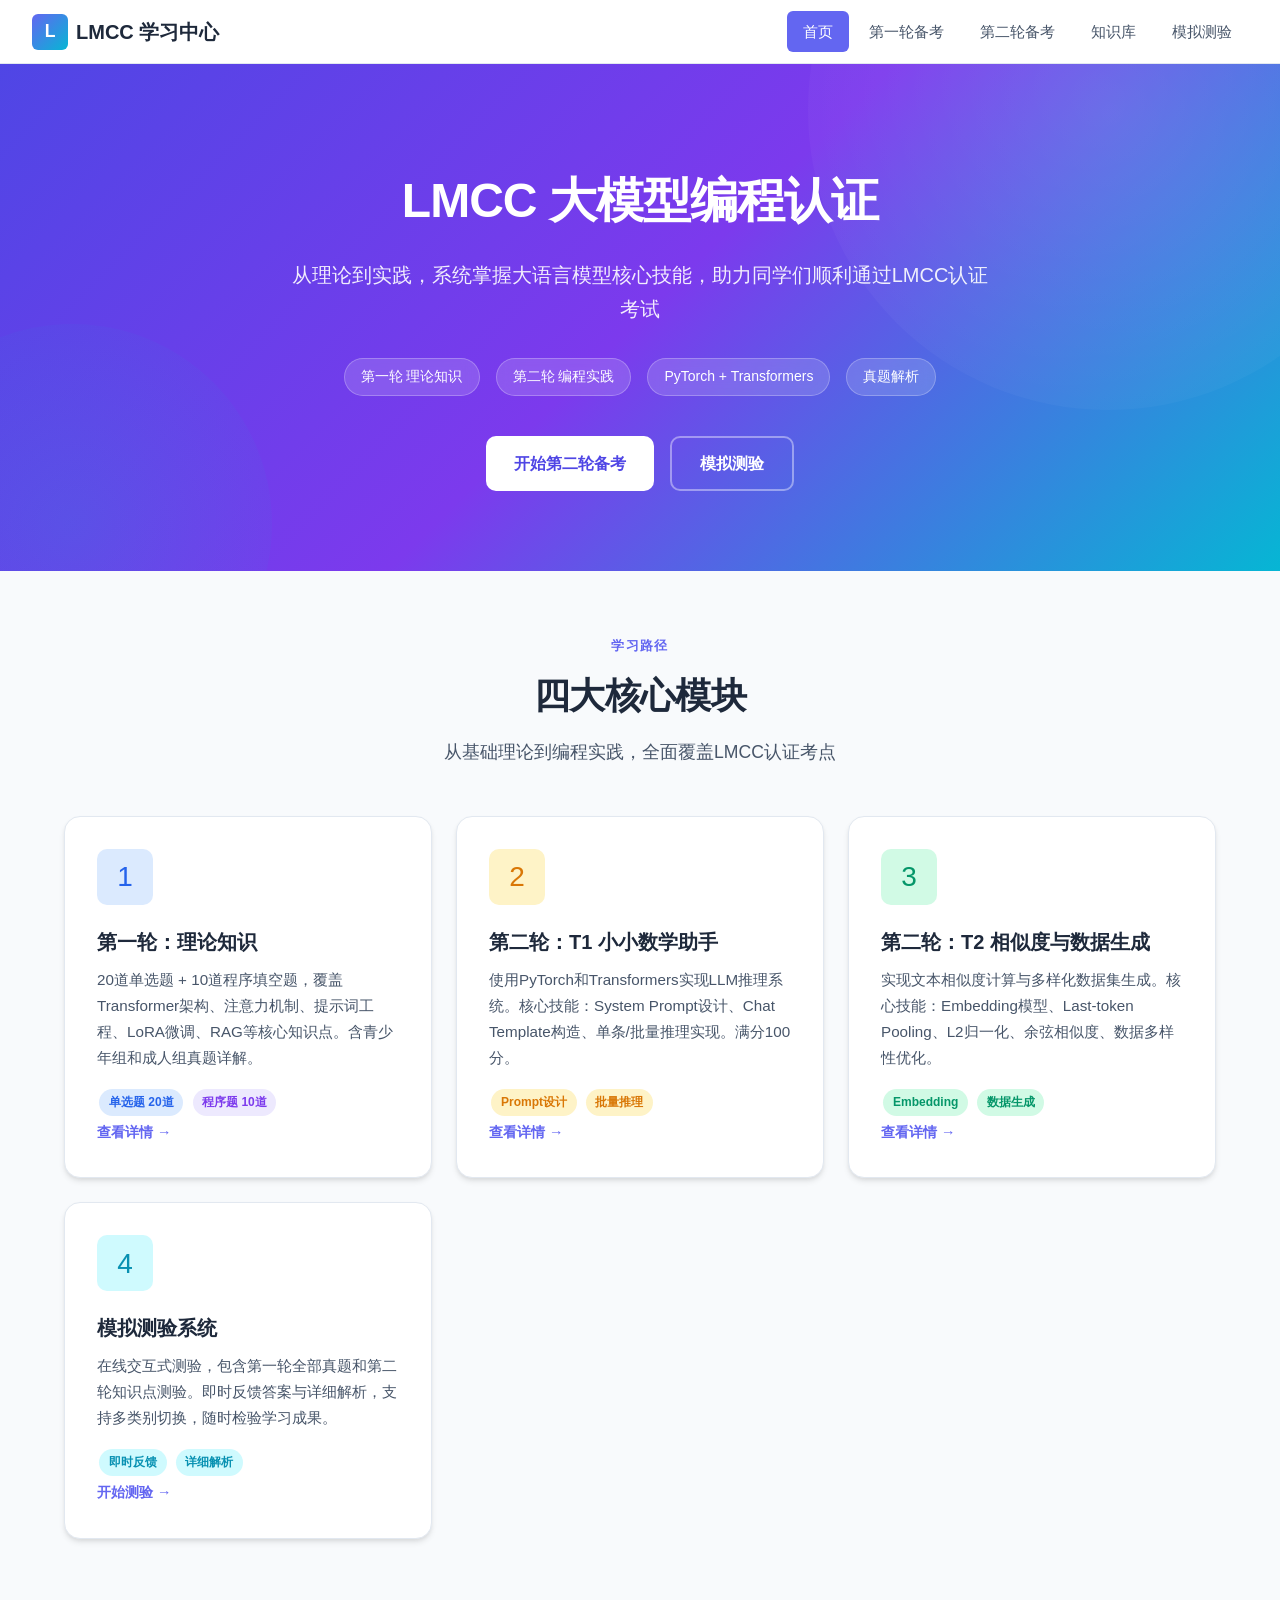
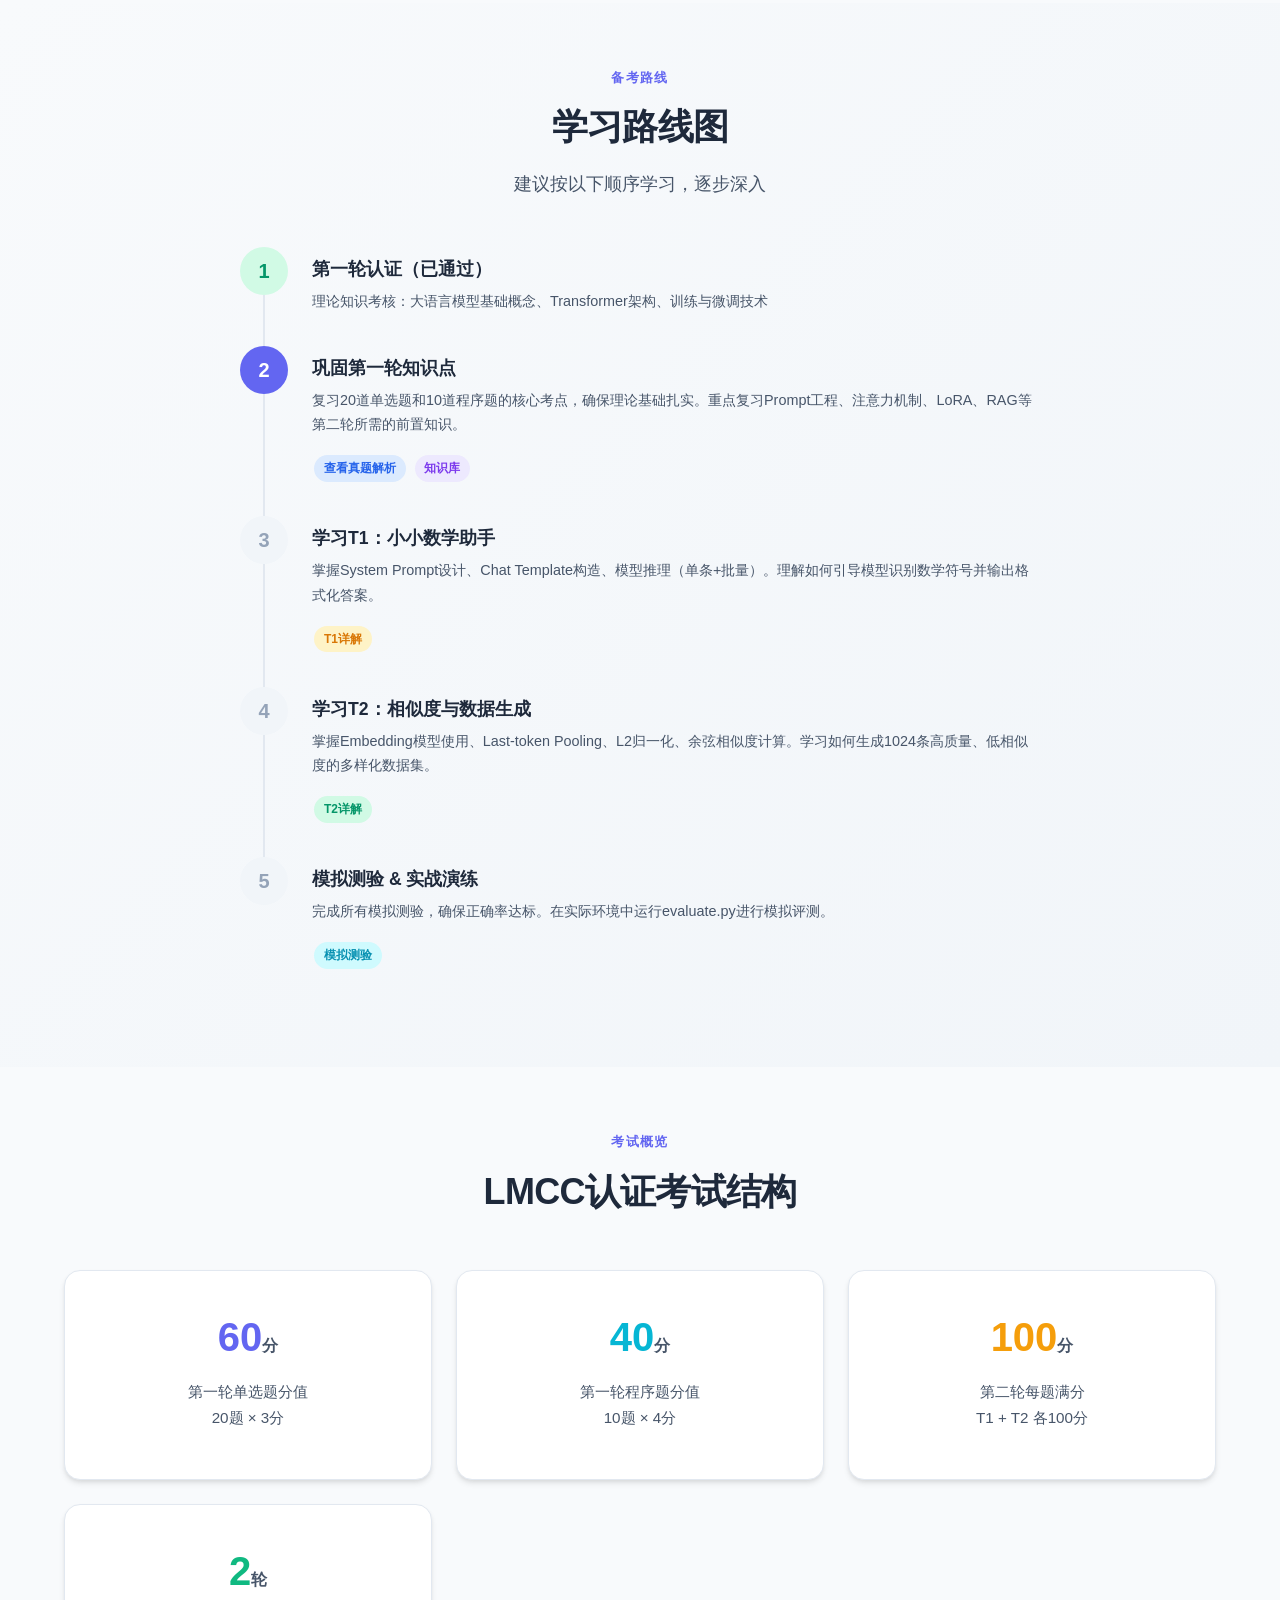
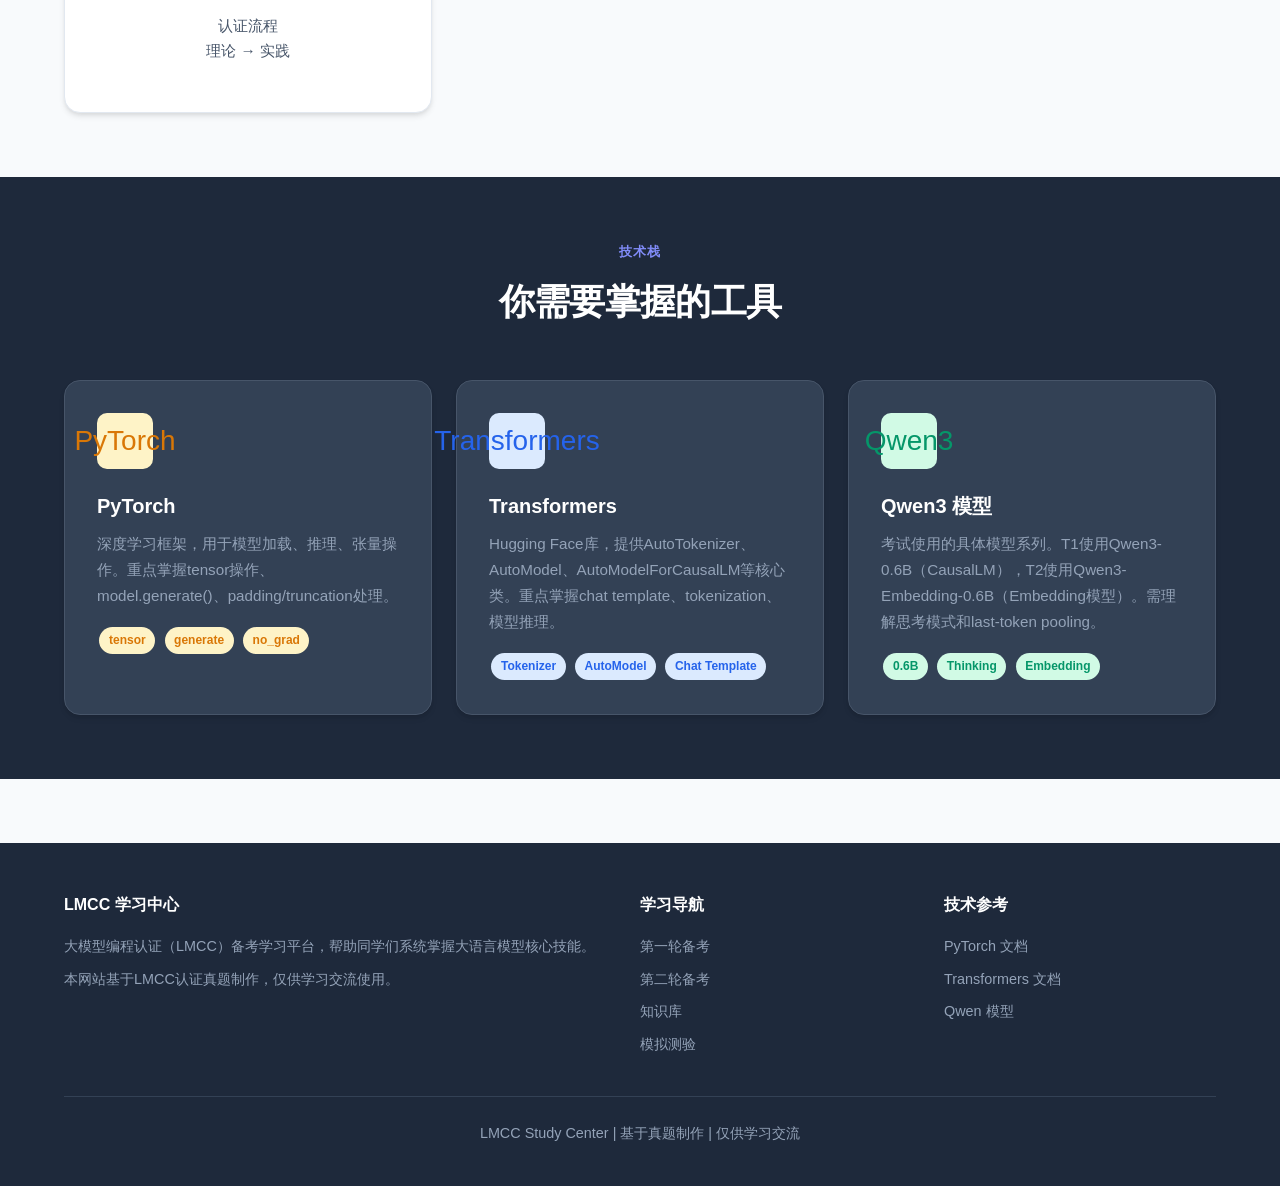
==== index.html @ 975a9735 "Initial commit: LMCC study website with 5 pages, quiz system, and all exam questions" ====
<!DOCTYPE html>
<html lang="zh-CN">
<head>
  <meta charset="UTF-8">
  <meta name="viewport" content="width=device-width, initial-scale=1.0">
  <title>LMCC 大模型编程认证 - 学习中心</title>
  <meta name="description" content="LMCC大模型编程认证备考学习网站，涵盖第一轮理论知识与第二轮编程实践">
  <link rel="stylesheet" href="css/style.css">
</head>
<body>
  <!-- Navigation -->
  <nav class="navbar">
    <a href="index.html" class="nav-brand">
      <span class="logo">L</span>
      <span>LMCC 学习中心</span>
    </a>
    <div class="nav-links">
      <a href="index.html">首页</a>
      <a href="round1.html">第一轮备考</a>
      <a href="round2.html">第二轮备考</a>
      <a href="knowledge.html">知识库</a>
      <a href="quiz.html">模拟测验</a>
    </div>
    <button class="nav-toggle">☰</button>
  </nav>

  <div class="main-content">
    <!-- Hero -->
    <section class="hero">
      <div class="container">
        <div class="hero-content">
          <h1>LMCC 大模型编程认证</h1>
          <p class="subtitle">从理论到实践，系统掌握大语言模型核心技能，助力同学们顺利通过LMCC认证考试</p>
          <div class="hero-badges">
            <span class="hero-badge">第一轮 理论知识</span>
            <span class="hero-badge">第二轮 编程实践</span>
            <span class="hero-badge">PyTorch + Transformers</span>
            <span class="hero-badge">真题解析</span>
          </div>
          <div class="hero-cta">
            <a href="round2.html" class="btn btn-primary">开始第二轮备考</a>
            <a href="quiz.html" class="btn btn-outline">模拟测验</a>
          </div>
        </div>
      </div>
    </section>

    <!-- Learning Cards -->
    <section>
      <div class="container">
        <div class="section-header">
          <div class="eyebrow">学习路径</div>
          <h2>四大核心模块</h2>
          <p>从基础理论到编程实践，全面覆盖LMCC认证考点</p>
        </div>
        <div class="cards-grid">
          <div class="card">
            <div class="card-icon blue">1</div>
            <h3>第一轮：理论知识</h3>
            <p>20道单选题 + 10道程序填空题，覆盖Transformer架构、注意力机制、提示词工程、LoRA微调、RAG等核心知识点。含青少年组和成人组真题详解。</p>
            <div>
              <span class="tag blue">单选题 20道</span>
              <span class="tag purple">程序题 10道</span>
            </div>
            <a href="round1.html" class="card-link">查看详情</a>
          </div>

          <div class="card">
            <div class="card-icon orange">2</div>
            <h3>第二轮：T1 小小数学助手</h3>
            <p>使用PyTorch和Transformers实现LLM推理系统。核心技能：System Prompt设计、Chat Template构造、单条/批量推理实现。满分100分。</p>
            <div>
              <span class="tag orange">Prompt设计</span>
              <span class="tag orange">批量推理</span>
            </div>
            <a href="round2.html" class="card-link">查看详情</a>
          </div>

          <div class="card">
            <div class="card-icon green">3</div>
            <h3>第二轮：T2 相似度与数据生成</h3>
            <p>实现文本相似度计算与多样化数据集生成。核心技能：Embedding模型、Last-token Pooling、L2归一化、余弦相似度、数据多样性优化。</p>
            <div>
              <span class="tag green">Embedding</span>
              <span class="tag green">数据生成</span>
            </div>
            <a href="round2.html" class="card-link">查看详情</a>
          </div>

          <div class="card">
            <div class="card-icon cyan">4</div>
            <h3>模拟测验系统</h3>
            <p>在线交互式测验，包含第一轮全部真题和第二轮知识点测验。即时反馈答案与详细解析，支持多类别切换，随时检验学习成果。</p>
            <div>
              <span class="tag cyan">即时反馈</span>
              <span class="tag cyan">详细解析</span>
            </div>
            <a href="quiz.html" class="card-link">开始测验</a>
          </div>
        </div>
      </div>
    </section>

    <!-- Roadmap -->
    <section style="background: var(--gradient-card);">
      <div class="container">
        <div class="section-header">
          <div class="eyebrow">备考路线</div>
          <h2>学习路线图</h2>
          <p>建议按以下顺序学习，逐步深入</p>
        </div>
        <div class="roadmap">
          <div class="roadmap-item">
            <div class="roadmap-marker completed">1</div>
            <div class="roadmap-content">
              <h4>第一轮认证（已通过）</h4>
              <p>理论知识考核：大语言模型基础概念、Transformer架构、训练与微调技术</p>
            </div>
          </div>
          <div class="roadmap-item">
            <div class="roadmap-marker current">2</div>
            <div class="roadmap-content">
              <h4>巩固第一轮知识点</h4>
              <p>复习20道单选题和10道程序题的核心考点，确保理论基础扎实。重点复习Prompt工程、注意力机制、LoRA、RAG等第二轮所需的前置知识。</p>
              <div class="mt-2">
                <a href="round1.html" class="tag blue">查看真题解析</a>
                <a href="knowledge.html" class="tag purple">知识库</a>
              </div>
            </div>
          </div>
          <div class="roadmap-item">
            <div class="roadmap-marker upcoming">3</div>
            <div class="roadmap-content">
              <h4>学习T1：小小数学助手</h4>
              <p>掌握System Prompt设计、Chat Template构造、模型推理（单条+批量）。理解如何引导模型识别数学符号并输出格式化答案。</p>
              <div class="mt-2">
                <a href="round2.html" class="tag orange">T1详解</a>
              </div>
            </div>
          </div>
          <div class="roadmap-item">
            <div class="roadmap-marker upcoming">4</div>
            <div class="roadmap-content">
              <h4>学习T2：相似度与数据生成</h4>
              <p>掌握Embedding模型使用、Last-token Pooling、L2归一化、余弦相似度计算。学习如何生成1024条高质量、低相似度的多样化数据集。</p>
              <div class="mt-2">
                <a href="round2.html" class="tag green">T2详解</a>
              </div>
            </div>
          </div>
          <div class="roadmap-item">
            <div class="roadmap-marker upcoming">5</div>
            <div class="roadmap-content">
              <h4>模拟测验 & 实战演练</h4>
              <p>完成所有模拟测验，确保正确率达标。在实际环境中运行evaluate.py进行模拟评测。</p>
              <div class="mt-2">
                <a href="quiz.html" class="tag cyan">模拟测验</a>
              </div>
            </div>
          </div>
        </div>
      </div>
    </section>

    <!-- Key Stats -->
    <section>
      <div class="container">
        <div class="section-header">
          <div class="eyebrow">考试概览</div>
          <h2>LMCC认证考试结构</h2>
        </div>
        <div class="cards-grid">
          <div class="card text-center">
            <h3 style="font-size: 2.5rem; color: var(--primary); margin-bottom: 0.5rem;">60<span style="font-size: 1rem; color: var(--text-secondary);">分</span></h3>
            <p>第一轮单选题分值<br>20题 × 3分</p>
          </div>
          <div class="card text-center">
            <h3 style="font-size: 2.5rem; color: var(--secondary); margin-bottom: 0.5rem;">40<span style="font-size: 1rem; color: var(--text-secondary);">分</span></h3>
            <p>第一轮程序题分值<br>10题 × 4分</p>
          </div>
          <div class="card text-center">
            <h3 style="font-size: 2.5rem; color: var(--accent); margin-bottom: 0.5rem;">100<span style="font-size: 1rem; color: var(--text-secondary);">分</span></h3>
            <p>第二轮每题满分<br>T1 + T2 各100分</p>
          </div>
          <div class="card text-center">
            <h3 style="font-size: 2.5rem; color: var(--success); margin-bottom: 0.5rem;">2<span style="font-size: 1rem; color: var(--text-secondary);">轮</span></h3>
            <p>认证流程<br>理论 → 实践</p>
          </div>
        </div>
      </div>
    </section>

    <!-- Tech Stack -->
    <section style="background: #1e293b; color: white;">
      <div class="container">
        <div class="section-header">
          <div class="eyebrow" style="color: var(--primary-light);">技术栈</div>
          <h2 style="color: white;">你需要掌握的工具</h2>
        </div>
        <div class="cards-grid">
          <div class="card" style="background: #334155; border-color: #475569;">
            <div class="card-icon orange">PyTorch</div>
            <h3 style="color: white;">PyTorch</h3>
            <p style="color: #94a3b8;">深度学习框架，用于模型加载、推理、张量操作。重点掌握tensor操作、model.generate()、padding/truncation处理。</p>
            <div>
              <span class="tag orange">tensor</span>
              <span class="tag orange">generate</span>
              <span class="tag orange">no_grad</span>
            </div>
          </div>
          <div class="card" style="background: #334155; border-color: #475569;">
            <div class="card-icon blue">Transformers</div>
            <h3 style="color: white;">Transformers</h3>
            <p style="color: #94a3b8;">Hugging Face库，提供AutoTokenizer、AutoModel、AutoModelForCausalLM等核心类。重点掌握chat template、tokenization、模型推理。</p>
            <div>
              <span class="tag blue">Tokenizer</span>
              <span class="tag blue">AutoModel</span>
              <span class="tag blue">Chat Template</span>
            </div>
          </div>
          <div class="card" style="background: #334155; border-color: #475569;">
            <div class="card-icon green">Qwen3</div>
            <h3 style="color: white;">Qwen3 模型</h3>
            <p style="color: #94a3b8;">考试使用的具体模型系列。T1使用Qwen3-0.6B（CausalLM），T2使用Qwen3-Embedding-0.6B（Embedding模型）。需理解思考模式和last-token pooling。</p>
            <div>
              <span class="tag green">0.6B</span>
              <span class="tag green">Thinking</span>
              <span class="tag green">Embedding</span>
            </div>
          </div>
        </div>
      </div>
    </section>
  </div>

  <!-- Footer -->
  <footer class="footer">
    <div class="container">
      <div class="footer-content">
        <div>
          <h4>LMCC 学习中心</h4>
          <p>大模型编程认证（LMCC）备考学习平台，帮助同学们系统掌握大语言模型核心技能。</p>
          <p>本网站基于LMCC认证真题制作，仅供学习交流使用。</p>
        </div>
        <div>
          <h4>学习导航</h4>
          <p><a href="round1.html">第一轮备考</a></p>
          <p><a href="round2.html">第二轮备考</a></p>
          <p><a href="knowledge.html">知识库</a></p>
          <p><a href="quiz.html">模拟测验</a></p>
        </div>
        <div>
          <h4>技术参考</h4>
          <p><a href="https://pytorch.org" target="_blank">PyTorch 文档</a></p>
          <p><a href="https://huggingface.co/docs/transformers" target="_blank">Transformers 文档</a></p>
          <p><a href="https://huggingface.co/Qwen" target="_blank">Qwen 模型</a></p>
        </div>
      </div>
      <div class="footer-bottom">
        <p>LMCC Study Center | 基于真题制作 | 仅供学习交流</p>
      </div>
    </div>
  </footer>

  <script src="js/main.js"></script>
</body>
</html>
---- css/style.css ----
/* ===== CSS Variables ===== */
:root {
  --primary: #6366f1;
  --primary-dark: #4f46e5;
  --primary-light: #818cf8;
  --secondary: #06b6d4;
  --accent: #f59e0b;
  --success: #10b981;
  --danger: #ef4444;
  --warning: #f59e0b;
  --info: #3b82f6;

  --bg-body: #f8fafc;
  --bg-card: #ffffff;
  --bg-code: #1e293b;
  --bg-code-inline: #f1f5f9;

  --text-primary: #1e293b;
  --text-secondary: #475569;
  --text-light: #94a3b8;
  --text-white: #ffffff;

  --border-color: #e2e8f0;
  --border-hover: #cbd5e1;

  --shadow-sm: 0 1px 2px rgba(0,0,0,0.05);
  --shadow-md: 0 4px 6px -1px rgba(0,0,0,0.1), 0 2px 4px -1px rgba(0,0,0,0.06);
  --shadow-lg: 0 10px 15px -3px rgba(0,0,0,0.1), 0 4px 6px -2px rgba(0,0,0,0.05);
  --shadow-xl: 0 20px 25px -5px rgba(0,0,0,0.1), 0 10px 10px -5px rgba(0,0,0,0.04);

  --radius-sm: 6px;
  --radius-md: 10px;
  --radius-lg: 16px;
  --radius-xl: 24px;

  --font-sans: 'Inter', 'Noto Sans SC', -apple-system, BlinkMacSystemFont, 'Segoe UI', Roboto, sans-serif;
  --font-mono: 'Fira Code', 'JetBrains Mono', 'Consolas', monospace;

  --gradient-primary: linear-gradient(135deg, #6366f1, #06b6d4);
  --gradient-hero: linear-gradient(135deg, #4f46e5 0%, #7c3aed 50%, #06b6d4 100%);
  --gradient-card: linear-gradient(135deg, #f8fafc, #f1f5f9);
}

/* ===== Reset ===== */
*, *::before, *::after {
  box-sizing: border-box;
  margin: 0;
  padding: 0;
}

html {
  scroll-behavior: smooth;
  font-size: 16px;
}

body {
  font-family: var(--font-sans);
  background: var(--bg-body);
  color: var(--text-primary);
  line-height: 1.7;
  -webkit-font-smoothing: antialiased;
  -moz-osx-font-smoothing: grayscale;
}

a {
  color: var(--primary);
  text-decoration: none;
  transition: color 0.2s;
}
a:hover { color: var(--primary-dark); }

/* ===== Navigation ===== */
.navbar {
  position: fixed;
  top: 0;
  left: 0;
  right: 0;
  height: 64px;
  background: rgba(255,255,255,0.95);
  backdrop-filter: blur(12px);
  border-bottom: 1px solid var(--border-color);
  z-index: 1000;
  display: flex;
  align-items: center;
  padding: 0 2rem;
  transition: box-shadow 0.3s;
}
.navbar.scrolled { box-shadow: var(--shadow-md); }

.nav-brand {
  display: flex;
  align-items: center;
  gap: 0.5rem;
  font-weight: 700;
  font-size: 1.25rem;
  color: var(--text-primary);
}
.nav-brand .logo {
  width: 36px; height: 36px;
  background: var(--gradient-primary);
  border-radius: var(--radius-sm);
  display: flex; align-items: center; justify-content: center;
  color: white; font-size: 1.1rem; font-weight: 800;
}

.nav-links {
  display: flex;
  gap: 0.25rem;
  margin-left: auto;
  align-items: center;
}
.nav-links a {
  padding: 0.5rem 1rem;
  border-radius: var(--radius-sm);
  color: var(--text-secondary);
  font-weight: 500;
  font-size: 0.95rem;
  transition: all 0.2s;
}
.nav-links a:hover, .nav-links a.active {
  background: var(--primary);
  color: white;
}

.nav-toggle {
  display: none;
  background: none; border: none;
  font-size: 1.5rem; cursor: pointer;
  color: var(--text-primary);
}

/* ===== Layout ===== */
.container {
  max-width: 1200px;
  margin: 0 auto;
  padding: 0 1.5rem;
}
.main-content {
  padding-top: 64px;
}

section { padding: 4rem 0; }

/* ===== Hero ===== */
.hero {
  background: var(--gradient-hero);
  color: white;
  padding: 6rem 0 5rem;
  position: relative;
  overflow: hidden;
}
.hero::before {
  content: '';
  position: absolute;
  top: -50%; right: -10%;
  width: 600px; height: 600px;
  background: radial-gradient(circle, rgba(255,255,255,0.1), transparent);
  border-radius: 50%;
}
.hero::after {
  content: '';
  position: absolute;
  bottom: -30%; left: -10%;
  width: 400px; height: 400px;
  background: radial-gradient(circle, rgba(6,182,212,0.15), transparent);
  border-radius: 50%;
}
.hero-content {
  position: relative;
  z-index: 1;
  text-align: center;
}
.hero h1 {
  font-size: 3rem;
  font-weight: 800;
  margin-bottom: 1rem;
  letter-spacing: -0.02em;
}
.hero .subtitle {
  font-size: 1.25rem;
  opacity: 0.9;
  margin-bottom: 2rem;
  max-width: 700px;
  margin-left: auto; margin-right: auto;
}
.hero-badges {
  display: flex;
  justify-content: center;
  gap: 1rem;
  flex-wrap: wrap;
  margin-bottom: 2.5rem;
}
.hero-badge {
  background: rgba(255,255,255,0.15);
  backdrop-filter: blur(8px);
  border: 1px solid rgba(255,255,255,0.25);
  padding: 0.4rem 1rem;
  border-radius: 999px;
  font-size: 0.875rem;
  font-weight: 500;
}
.hero-cta {
  display: flex;
  justify-content: center;
  gap: 1rem;
  flex-wrap: wrap;
}
.btn {
  display: inline-flex;
  align-items: center;
  gap: 0.5rem;
  padding: 0.75rem 1.75rem;
  border-radius: var(--radius-md);
  font-weight: 600;
  font-size: 1rem;
  transition: all 0.25s;
  cursor: pointer;
  border: none;
}
.btn-primary {
  background: white;
  color: var(--primary-dark);
}
.btn-primary:hover {
  transform: translateY(-2px);
  box-shadow: var(--shadow-lg);
  color: var(--primary);
}
.btn-outline {
  background: transparent;
  color: white;
  border: 2px solid rgba(255,255,255,0.4);
}
.btn-outline:hover {
  background: rgba(255,255,255,0.1);
  border-color: white;
}

/* ===== Cards Grid ===== */
.cards-grid {
  display: grid;
  grid-template-columns: repeat(auto-fit, minmax(320px, 1fr));
  gap: 1.5rem;
  margin-top: 2rem;
}
.card {
  background: var(--bg-card);
  border-radius: var(--radius-lg);
  padding: 2rem;
  box-shadow: var(--shadow-md);
  transition: all 0.3s;
  border: 1px solid var(--border-color);
}
.card:hover {
  transform: translateY(-4px);
  box-shadow: var(--shadow-xl);
  border-color: var(--primary-light);
}
.card-icon {
  width: 56px; height: 56px;
  border-radius: var(--radius-md);
  display: flex; align-items: center; justify-content: center;
  font-size: 1.75rem;
  margin-bottom: 1.25rem;
}
.card-icon.purple { background: #ede9fe; color: #7c3aed; }
.card-icon.blue { background: #dbeafe; color: #2563eb; }
.card-icon.green { background: #d1fae5; color: #059669; }
.card-icon.orange { background: #fef3c7; color: #d97706; }
.card-icon.cyan { background: #cffafe; color: #0891b2; }
.card-icon.red { background: #fee2e2; color: #dc2626; }
.card h3 {
  font-size: 1.25rem;
  margin-bottom: 0.5rem;
  color: var(--text-primary);
}
.card p {
  color: var(--text-secondary);
  font-size: 0.95rem;
  margin-bottom: 1rem;
}
.card .card-link {
  font-weight: 600;
  font-size: 0.9rem;
  display: inline-flex;
  align-items: center;
  gap: 0.25rem;
}
.card .card-link::after {
  content: '\2192';
  transition: transform 0.2s;
}
.card:hover .card-link::after {
  transform: translateX(4px);
}

/* ===== Section Headers ===== */
.section-header {
  text-align: center;
  margin-bottom: 3rem;
}
.section-header .eyebrow {
  text-transform: uppercase;
  letter-spacing: 0.1em;
  font-size: 0.8rem;
  font-weight: 700;
  color: var(--primary);
  margin-bottom: 0.5rem;
}
.section-header h2 {
  font-size: 2.25rem;
  font-weight: 800;
  margin-bottom: 0.75rem;
  letter-spacing: -0.02em;
}
.section-header p {
  font-size: 1.1rem;
  color: var(--text-secondary);
  max-width: 600px;
  margin: 0 auto;
}

/* ===== Content Pages ===== */
.page-header {
  background: var(--gradient-hero);
  color: white;
  padding: 5rem 0 3rem;
  text-align: center;
}
.page-header h1 {
  font-size: 2.5rem;
  font-weight: 800;
  margin-bottom: 0.5rem;
}
.page-header p {
  font-size: 1.1rem;
  opacity: 0.9;
}

.content-section {
  padding: 3rem 0;
}
.content-section h2 {
  font-size: 1.75rem;
  font-weight: 700;
  margin: 2rem 0 1rem;
  padding-bottom: 0.5rem;
  border-bottom: 2px solid var(--border-color);
  color: var(--text-primary);
}
.content-section h2:first-child { margin-top: 0; }
.content-section h3 {
  font-size: 1.35rem;
  font-weight: 600;
  margin: 1.5rem 0 0.75rem;
  color: var(--text-primary);
}
.content-section h4 {
  font-size: 1.1rem;
  font-weight: 600;
  margin: 1rem 0 0.5rem;
  color: var(--text-secondary);
}
.content-section p {
  margin-bottom: 1rem;
  color: var(--text-secondary);
}
.content-section ul, .content-section ol {
  margin: 0.5rem 0 1rem 1.5rem;
  color: var(--text-secondary);
}
.content-section li {
  margin-bottom: 0.35rem;
}

/* ===== Code Blocks ===== */
.code-block {
  background: var(--bg-code);
  border-radius: var(--radius-md);
  margin: 1rem 0 1.5rem;
  overflow: hidden;
  border: 1px solid #334155;
}
.code-header {
  background: #334155;
  color: #94a3b8;
  padding: 0.5rem 1rem;
  font-size: 0.8rem;
  font-family: var(--font-mono);
  display: flex;
  align-items: center;
  justify-content: space-between;
}
.code-header .lang {
  text-transform: uppercase;
  font-weight: 600;
  letter-spacing: 0.05em;
}
.code-block pre {
  padding: 1.25rem;
  overflow-x: auto;
  font-size: 0.875rem;
  line-height: 1.6;
}
.code-block code {
  font-family: var(--font-mono);
  color: #e2e8f0;
}
code.inline {
  background: var(--bg-code-inline);
  color: var(--primary-dark);
  padding: 0.15rem 0.4rem;
  border-radius: 4px;
  font-family: var(--font-mono);
  font-size: 0.875em;
}

/* Syntax highlighting */
.kw { color: #c084fc; }
.str { color: #6ee7b7; }
.num { color: #fbbf24; }
.cmt { color: #64748b; font-style: italic; }
.fn { color: #60a5fa; }
.var { color: #f87171; }
.op { color: #f472b6; }
.cls { color: #fde047; }

/* ===== Question Cards ===== */
.question-card {
  background: var(--bg-card);
  border: 1px solid var(--border-color);
  border-radius: var(--radius-lg);
  padding: 1.75rem;
  margin-bottom: 1.5rem;
  box-shadow: var(--shadow-sm);
  transition: box-shadow 0.2s;
}
.question-card:hover { box-shadow: var(--shadow-md); }

.question-number {
  display: inline-flex;
  align-items: center;
  justify-content: center;
  width: 32px; height: 32px;
  background: var(--gradient-primary);
  color: white;
  border-radius: 50%;
  font-weight: 700;
  font-size: 0.85rem;
  margin-right: 0.5rem;
  flex-shrink: 0;
}
.question-title {
  display: flex;
  align-items: flex-start;
  gap: 0.25rem;
  font-weight: 600;
  margin-bottom: 1rem;
  font-size: 1.05rem;
  line-height: 1.6;
}

.options { margin: 0.75rem 0 1rem 0; }
.option {
  display: flex;
  align-items: flex-start;
  gap: 0.5rem;
  padding: 0.6rem 0.75rem;
  border-radius: var(--radius-sm);
  margin-bottom: 0.4rem;
  cursor: pointer;
  transition: all 0.2s;
  border: 1px solid transparent;
  font-size: 0.95rem;
}
.option:hover { background: #f1f5f9; }
.option .opt-label {
  font-weight: 700;
  color: var(--primary);
  flex-shrink: 0;
  min-width: 24px;
}
.option.correct {
  background: #d1fae5;
  border-color: #6ee7b7;
}
.option.correct .opt-label { color: #059669; }
.option.incorrect {
  background: #fee2e2;
  border-color: #fca5a5;
}
.option.incorrect .opt-label { color: #dc2626; }

.answer-box {
  margin-top: 1rem;
  padding: 1rem;
  background: #eff6ff;
  border-left: 4px solid var(--primary);
  border-radius: 0 var(--radius-sm) var(--radius-sm) 0;
}
.answer-box .answer-label {
  font-weight: 700;
  color: var(--primary);
  font-size: 0.85rem;
  text-transform: uppercase;
  letter-spacing: 0.05em;
  margin-bottom: 0.25rem;
}
.answer-box .answer-text { color: var(--text-primary); font-size: 0.95rem; }
.answer-box .explanation { color: var(--text-secondary); font-size: 0.9rem; margin-top: 0.5rem; }

/* ===== Info Boxes ===== */
.info-box {
  border-radius: var(--radius-md);
  padding: 1rem 1.25rem;
  margin: 1rem 0;
  display: flex;
  gap: 0.75rem;
  align-items: flex-start;
}
.info-box.info { background: #eff6ff; border-left: 4px solid var(--info); }
.info-box.success { background: #ecfdf5; border-left: 4px solid var(--success); }
.info-box.warning { background: #fffbeb; border-left: 4px solid var(--warning); }
.info-box.danger { background: #fef2f2; border-left: 4px solid var(--danger); }
.info-box .icon { font-size: 1.25rem; flex-shrink: 0; }
.info-box .content { flex: 1; }
.info-box .content strong { display: block; margin-bottom: 0.25rem; }
.info-box .content p { margin: 0; font-size: 0.9rem; color: var(--text-secondary); }

/* ===== Tables ===== */
.table-wrapper {
  overflow-x: auto;
  margin: 1rem 0 1.5rem;
}
table {
  width: 100%;
  border-collapse: collapse;
  background: white;
  border-radius: var(--radius-md);
  overflow: hidden;
  box-shadow: var(--shadow-sm);
}
th {
  background: var(--primary);
  color: white;
  padding: 0.75rem 1rem;
  text-align: left;
  font-weight: 600;
  font-size: 0.9rem;
}
td {
  padding: 0.75rem 1rem;
  border-bottom: 1px solid var(--border-color);
  font-size: 0.9rem;
  color: var(--text-secondary);
}
tr:last-child td { border-bottom: none; }
tr:hover td { background: #f8fafc; }

/* ===== Tags / Badges ===== */
.tag {
  display: inline-block;
  padding: 0.2rem 0.6rem;
  border-radius: 999px;
  font-size: 0.75rem;
  font-weight: 600;
  margin: 0.15rem;
}
.tag.blue { background: #dbeafe; color: #2563eb; }
.tag.green { background: #d1fae5; color: #059669; }
.tag.purple { background: #ede9fe; color: #7c3aed; }
.tag.orange { background: #fef3c7; color: #d97706; }
.tag.red { background: #fee2e2; color: #dc2626; }
.tag.cyan { background: #cffafe; color: #0891b2; }

/* ===== Progress / Roadmap ===== */
.roadmap {
  display: flex;
  flex-direction: column;
  gap: 0;
  max-width: 800px;
  margin: 2rem auto;
}
.roadmap-item {
  display: flex;
  gap: 1.5rem;
  position: relative;
  padding-bottom: 2rem;
}
.roadmap-item:last-child { padding-bottom: 0; }
.roadmap-item::before {
  content: '';
  position: absolute;
  left: 23px;
  top: 48px;
  bottom: 0;
  width: 2px;
  background: var(--border-color);
}
.roadmap-item:last-child::before { display: none; }
.roadmap-marker {
  width: 48px; height: 48px;
  border-radius: 50%;
  display: flex; align-items: center; justify-content: center;
  font-size: 1.25rem; font-weight: 700;
  flex-shrink: 0;
  z-index: 1;
}
.roadmap-marker.completed { background: #d1fae5; color: #059669; }
.roadmap-marker.current { background: var(--primary); color: white; }
.roadmap-marker.upcoming { background: #f1f5f9; color: var(--text-light); }
.roadmap-content { padding-top: 0.5rem; }
.roadmap-content h4 { margin: 0 0 0.25rem 0; font-size: 1.1rem; }
.roadmap-content p { margin: 0; font-size: 0.9rem; color: var(--text-secondary); }

/* ===== Quiz Page ===== */
.quiz-container {
  max-width: 800px;
  margin: 0 auto;
}
.quiz-header {
  display: flex;
  justify-content: space-between;
  align-items: center;
  margin-bottom: 1.5rem;
  flex-wrap: wrap;
  gap: 1rem;
}
.quiz-progress-bar {
  width: 100%;
  height: 8px;
  background: var(--border-color);
  border-radius: 999px;
  overflow: hidden;
  margin-bottom: 1.5rem;
}
.quiz-progress-fill {
  height: 100%;
  background: var(--gradient-primary);
  transition: width 0.3s;
  border-radius: 999px;
}
.quiz-score {
  display: flex;
  gap: 1.5rem;
  font-size: 0.9rem;
}
.quiz-score span { font-weight: 600; }
.quiz-score .correct-count { color: var(--success); }
.quiz-score .wrong-count { color: var(--danger); }

.quiz-result {
  text-align: center;
  padding: 3rem 2rem;
}
.quiz-result .score-circle {
  width: 120px; height: 120px;
  border-radius: 50%;
  display: flex; align-items: center; justify-content: center;
  font-size: 2.5rem; font-weight: 800;
  margin: 0 auto 1.5rem;
}
.quiz-result .score-circle.pass {
  background: #d1fae5; color: #059669;
}
.quiz-result .score-circle.fail {
  background: #fee2e2; color: #dc2626;
}
.quiz-result h2 { margin-bottom: 0.5rem; }

/* ===== Tabs ===== */
.tabs {
  display: flex;
  gap: 0.5rem;
  border-bottom: 2px solid var(--border-color);
  margin-bottom: 1.5rem;
  flex-wrap: wrap;
}
.tab {
  padding: 0.6rem 1.25rem;
  cursor: pointer;
  border: none;
  background: none;
  font-size: 0.95rem;
  font-weight: 500;
  color: var(--text-secondary);
  border-bottom: 2px solid transparent;
  margin-bottom: -2px;
  transition: all 0.2s;
  border-radius: var(--radius-sm) var(--radius-sm) 0 0;
}
.tab:hover { color: var(--primary); }
.tab.active {
  color: var(--primary);
  border-bottom-color: var(--primary);
  background: #eef2ff;
}
.tab-panel { display: none; }
.tab-panel.active { display: block; }

/* ===== Footer ===== */
.footer {
  background: #1e293b;
  color: #94a3b8;
  padding: 3rem 0 2rem;
  margin-top: 4rem;
}
.footer-content {
  display: grid;
  grid-template-columns: 2fr 1fr 1fr;
  gap: 2rem;
  margin-bottom: 2rem;
}
.footer h4 { color: white; margin-bottom: 1rem; font-size: 1rem; }
.footer p { font-size: 0.9rem; margin-bottom: 0.5rem; }
.footer a { color: #94a3b8; font-size: 0.9rem; }
.footer a:hover { color: white; }
.footer-bottom {
  border-top: 1px solid #334155;
  padding-top: 1.5rem;
  text-align: center;
  font-size: 0.85rem;
}

/* ===== Responsive ===== */
@media (max-width: 768px) {
  .nav-links { display: none; }
  .nav-links.open {
    display: flex;
    position: absolute;
    top: 64px; left: 0; right: 0;
    flex-direction: column;
    background: white;
    border-bottom: 1px solid var(--border-color);
    padding: 1rem;
    gap: 0.25rem;
  }
  .nav-toggle { display: block; margin-left: auto; }

  .hero h1 { font-size: 2rem; }
  .hero .subtitle { font-size: 1rem; }

  .section-header h2 { font-size: 1.5rem; }

  .cards-grid { grid-template-columns: 1fr; }

  .footer-content { grid-template-columns: 1fr; }

  .question-card { padding: 1.25rem; }
  .question-title { font-size: 0.95rem; }

  .container { padding: 0 1rem; }
}

@media (max-width: 480px) {
  .hero h1 { font-size: 1.75rem; }
  .hero-cta { flex-direction: column; }
  .btn { width: 100%; justify-content: center; }
}

/* ===== Utility ===== */
.text-center { text-align: center; }
.mt-2 { margin-top: 1rem; }
.mt-4 { margin-top: 2rem; }
.mb-2 { margin-bottom: 1rem; }
.mb-4 { margin-bottom: 2rem; }
.hidden { display: none !important; }
.flex { display: flex; }
.gap-2 { gap: 0.5rem; }
.items-center { align-items: center; }
.justify-between { justify-content: space-between; }
.flex-wrap { flex-wrap: wrap; }
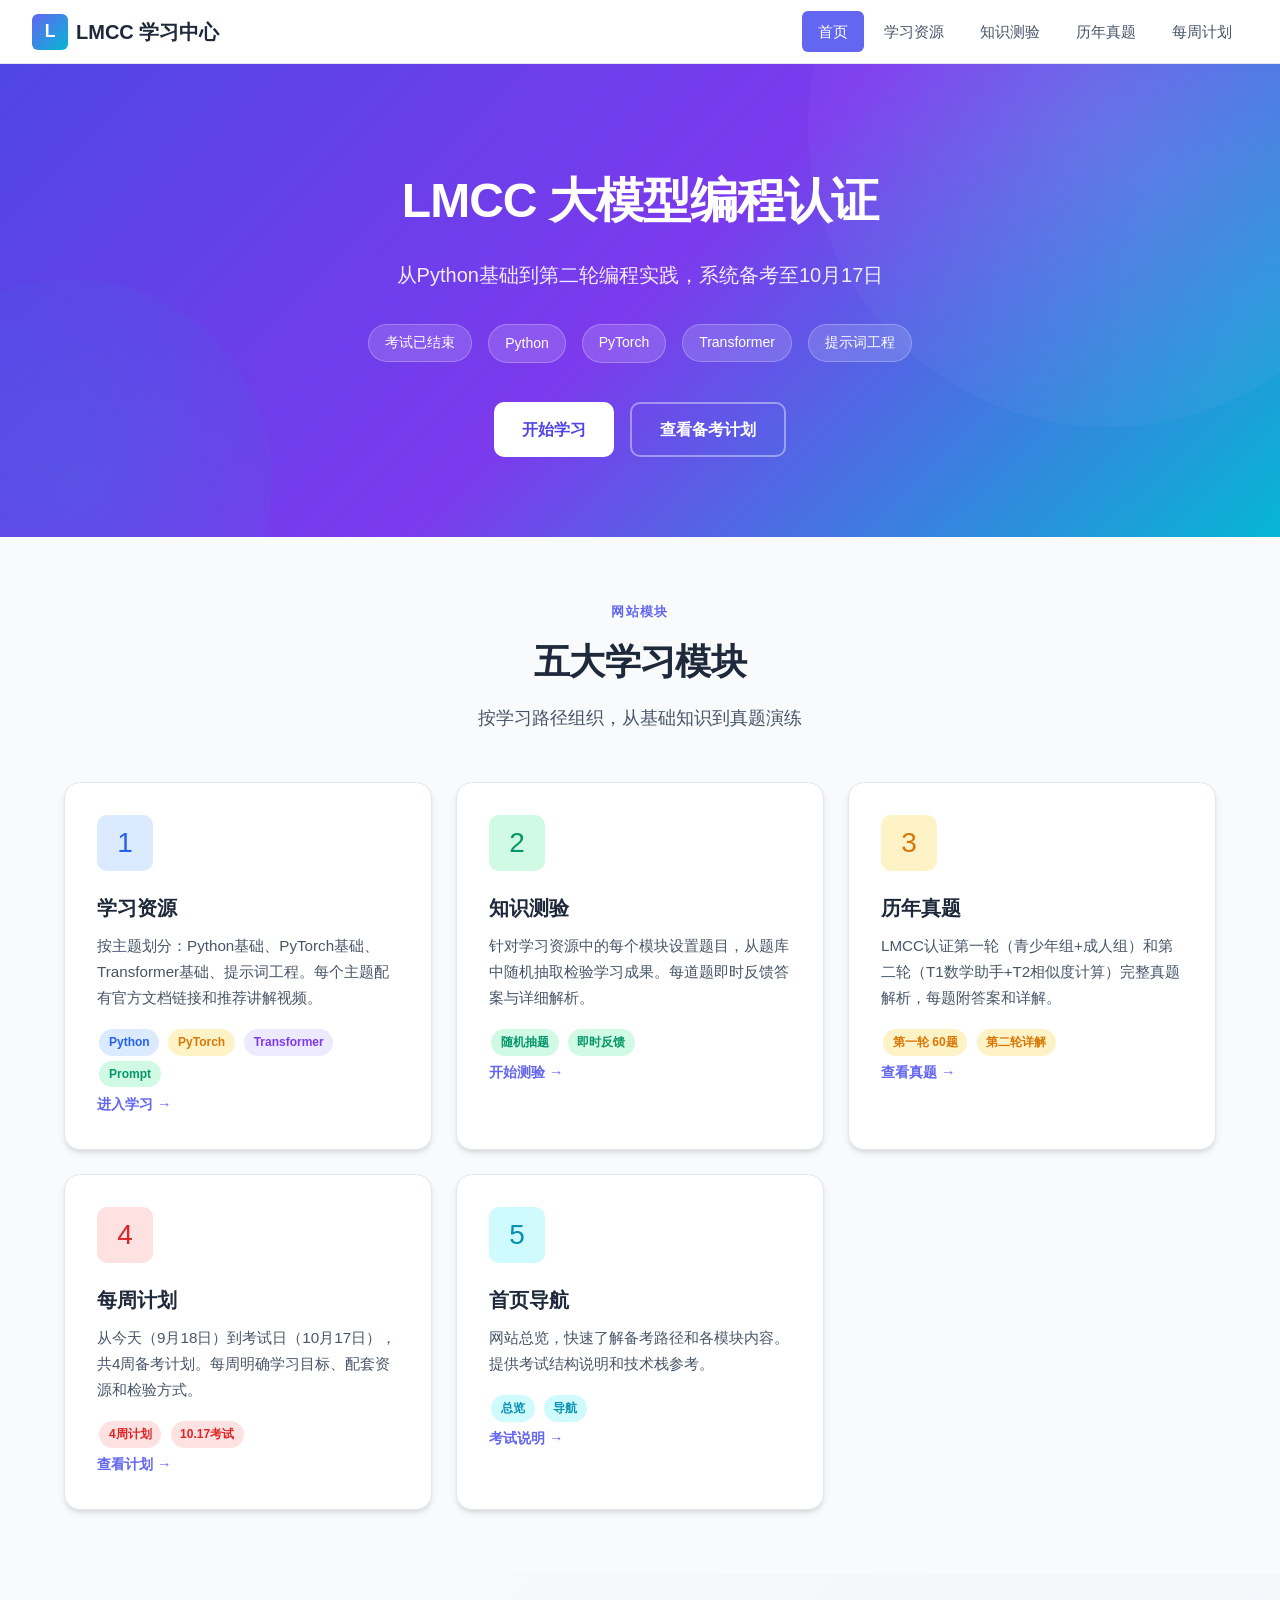
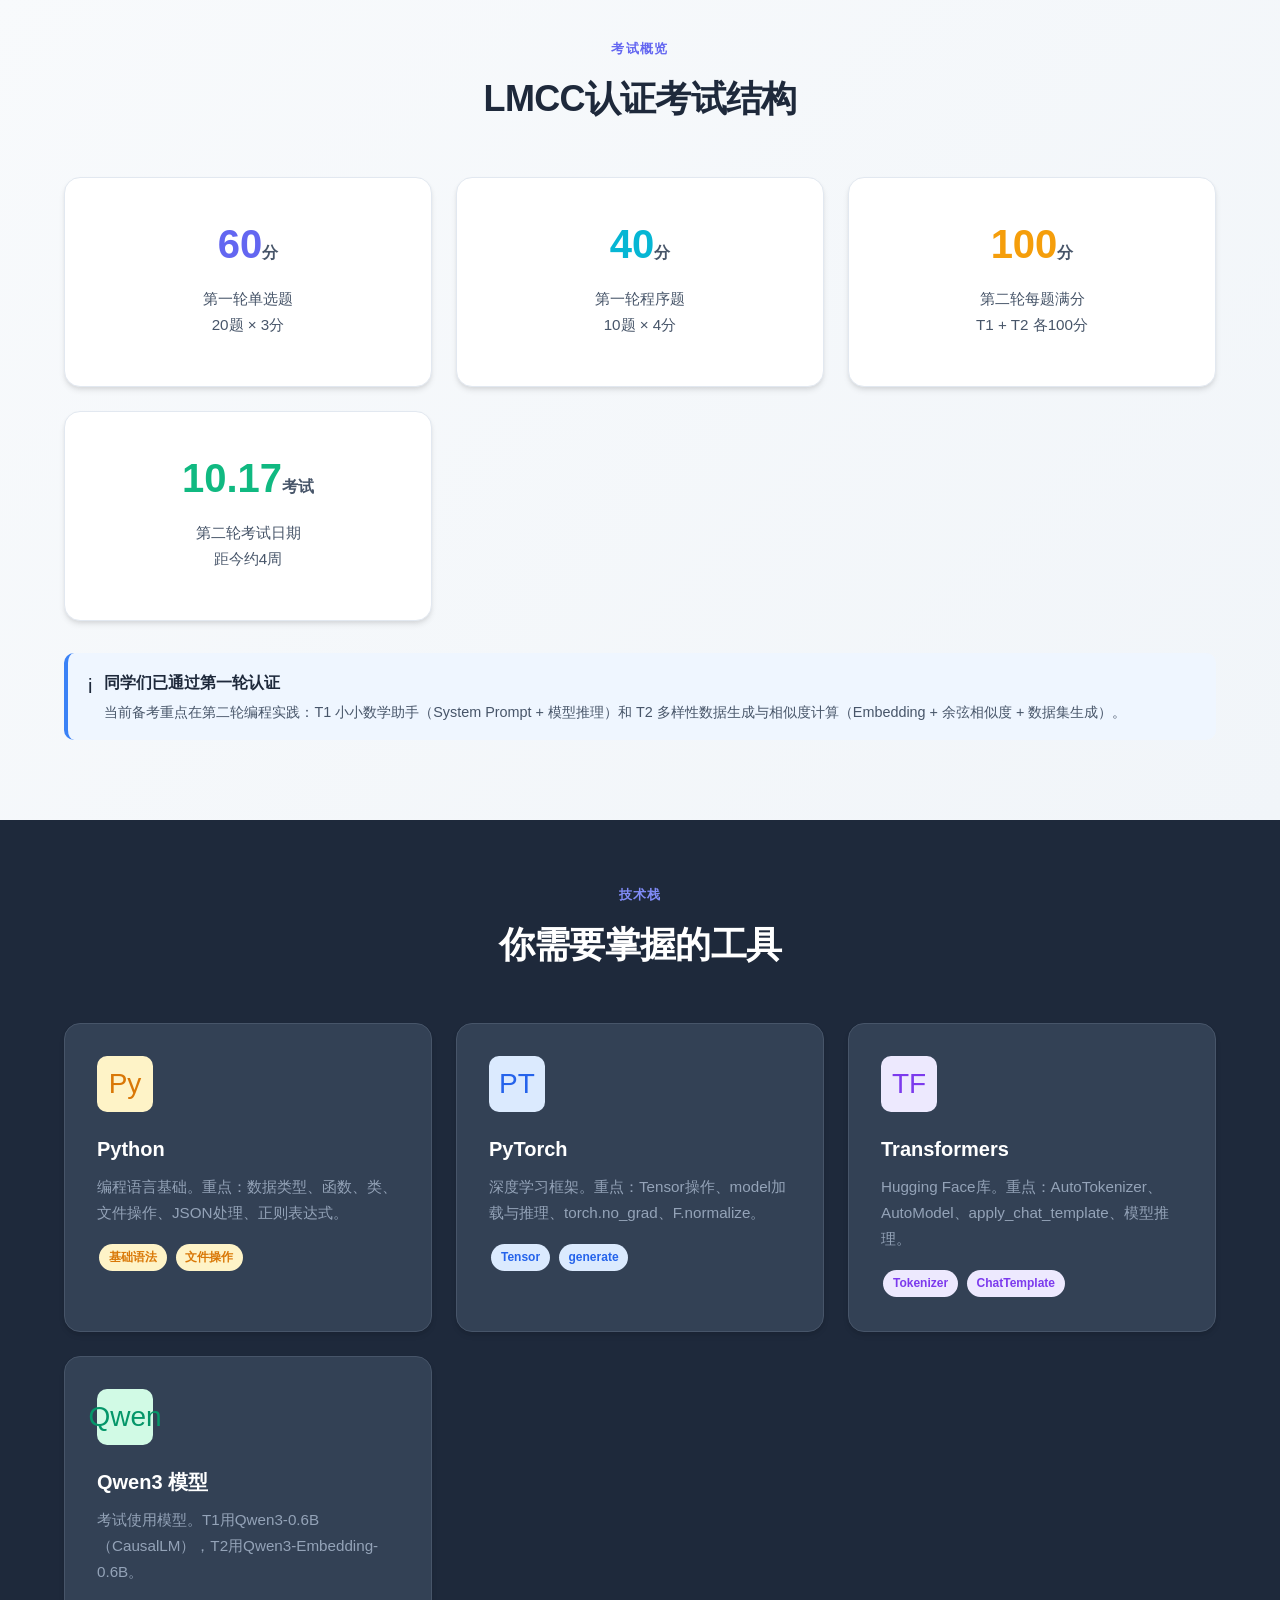
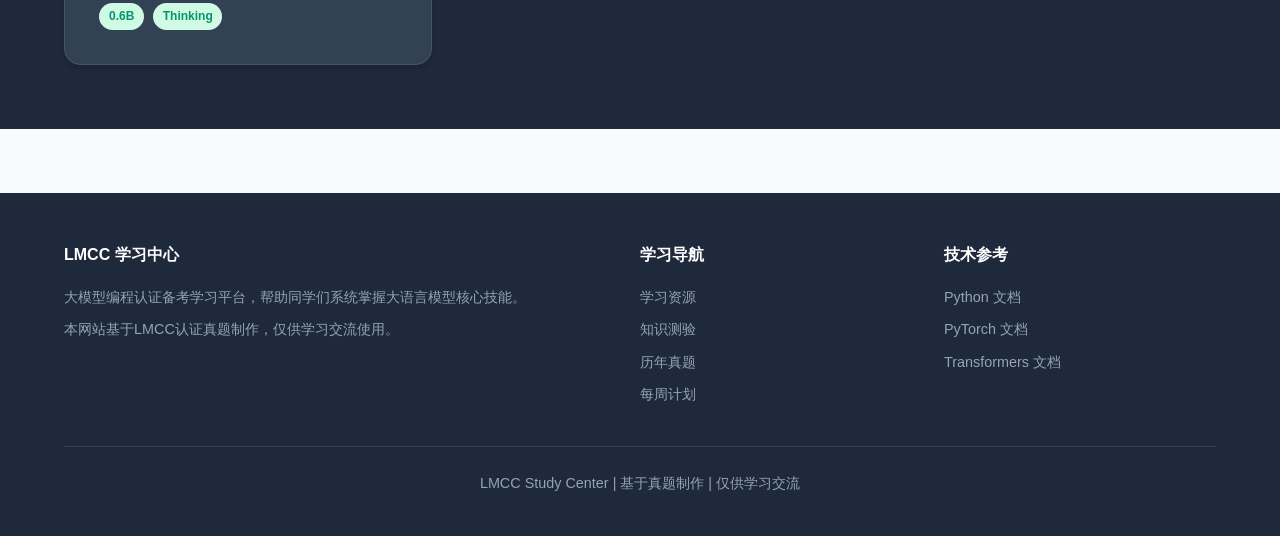
==== commit 8fdf828e: "Restructure: 5 modules (首页/学习资源/知识测验/历年真题/每周计划) + random quiz + cache bust v4" ====
--- a/index.html
+++ b/index.html
@@ -4,8 +4,8 @@
   <meta charset="UTF-8">
   <meta name="viewport" content="width=device-width, initial-scale=1.0">
   <title>LMCC 大模型编程认证 - 学习中心</title>
-  <meta name="description" content="LMCC大模型编程认证备考学习网站，涵盖第一轮理论知识与第二轮编程实践">
-  <link rel="stylesheet" href="css/style.css">
+  <meta name="description" content="LMCC大模型编程认证备考学习网站，从Python基础到第二轮编程实践，系统备考">
+  <link rel="stylesheet" href="css/style.css?v=4">
 </head>
 <body>
   <!-- Navigation -->
@@ -16,10 +16,10 @@
     </a>
     <div class="nav-links">
       <a href="index.html">首页</a>
-      <a href="round1.html">第一轮备考</a>
-      <a href="round2.html">第二轮备考</a>
-      <a href="knowledge.html">知识库</a>
-      <a href="quiz.html">模拟测验</a>
+      <a href="resources.html">学习资源</a>
+      <a href="quiz.html">知识测验</a>
+      <a href="exams.html">历年真题</a>
+      <a href="plan.html">每周计划</a>
     </div>
     <button class="nav-toggle">☰</button>
   </nav>
@@ -30,140 +30,93 @@
       <div class="container">
         <div class="hero-content">
           <h1>LMCC 大模型编程认证</h1>
-          <p class="subtitle">从理论到实践，系统掌握大语言模型核心技能，助力同学们顺利通过LMCC认证考试</p>
+          <p class="subtitle">从Python基础到第二轮编程实践，系统备考至10月17日</p>
           <div class="hero-badges">
-            <span class="hero-badge">第一轮 理论知识</span>
-            <span class="hero-badge">第二轮 编程实践</span>
-            <span class="hero-badge">PyTorch + Transformers</span>
-            <span class="hero-badge">真题解析</span>
+            <span class="hero-badge" id="countdown-badge">距考试 0 天</span>
+            <span class="hero-badge">Python</span>
+            <span class="hero-badge">PyTorch</span>
+            <span class="hero-badge">Transformer</span>
+            <span class="hero-badge">提示词工程</span>
           </div>
           <div class="hero-cta">
-            <a href="round2.html" class="btn btn-primary">开始第二轮备考</a>
-            <a href="quiz.html" class="btn btn-outline">模拟测验</a>
-          </div>
-        </div>
-      </div>
-    </section>
-
-    <!-- Learning Cards -->
+            <a href="resources.html" class="btn btn-primary">开始学习</a>
+            <a href="plan.html" class="btn btn-outline">查看备考计划</a>
+          </div>
+        </div>
+      </div>
+    </section>
+
+    <!-- Five Modules -->
     <section>
       <div class="container">
         <div class="section-header">
-          <div class="eyebrow">学习路径</div>
-          <h2>四大核心模块</h2>
-          <p>从基础理论到编程实践，全面覆盖LMCC认证考点</p>
+          <div class="eyebrow">网站模块</div>
+          <h2>五大学习模块</h2>
+          <p>按学习路径组织，从基础知识到真题演练</p>
         </div>
         <div class="cards-grid">
           <div class="card">
             <div class="card-icon blue">1</div>
-            <h3>第一轮：理论知识</h3>
-            <p>20道单选题 + 10道程序填空题，覆盖Transformer架构、注意力机制、提示词工程、LoRA微调、RAG等核心知识点。含青少年组和成人组真题详解。</p>
-            <div>
-              <span class="tag blue">单选题 20道</span>
-              <span class="tag purple">程序题 10道</span>
-            </div>
-            <a href="round1.html" class="card-link">查看详情</a>
-          </div>
-
-          <div class="card">
-            <div class="card-icon orange">2</div>
-            <h3>第二轮：T1 小小数学助手</h3>
-            <p>使用PyTorch和Transformers实现LLM推理系统。核心技能：System Prompt设计、Chat Template构造、单条/批量推理实现。满分100分。</p>
-            <div>
-              <span class="tag orange">Prompt设计</span>
-              <span class="tag orange">批量推理</span>
-            </div>
-            <a href="round2.html" class="card-link">查看详情</a>
-          </div>
-
-          <div class="card">
-            <div class="card-icon green">3</div>
-            <h3>第二轮：T2 相似度与数据生成</h3>
-            <p>实现文本相似度计算与多样化数据集生成。核心技能：Embedding模型、Last-token Pooling、L2归一化、余弦相似度、数据多样性优化。</p>
-            <div>
-              <span class="tag green">Embedding</span>
-              <span class="tag green">数据生成</span>
-            </div>
-            <a href="round2.html" class="card-link">查看详情</a>
-          </div>
-
-          <div class="card">
-            <div class="card-icon cyan">4</div>
-            <h3>模拟测验系统</h3>
-            <p>在线交互式测验，包含第一轮全部真题和第二轮知识点测验。即时反馈答案与详细解析，支持多类别切换，随时检验学习成果。</p>
-            <div>
-              <span class="tag cyan">即时反馈</span>
-              <span class="tag cyan">详细解析</span>
+            <h3>学习资源</h3>
+            <p>按主题划分：Python基础、PyTorch基础、Transformer基础、提示词工程。每个主题配有官方文档链接和推荐讲解视频。</p>
+            <div>
+              <span class="tag blue">Python</span>
+              <span class="tag orange">PyTorch</span>
+              <span class="tag purple">Transformer</span>
+              <span class="tag green">Prompt</span>
+            </div>
+            <a href="resources.html" class="card-link">进入学习</a>
+          </div>
+
+          <div class="card">
+            <div class="card-icon green">2</div>
+            <h3>知识测验</h3>
+            <p>针对学习资源中的每个模块设置题目，从题库中随机抽取检验学习成果。每道题即时反馈答案与详细解析。</p>
+            <div>
+              <span class="tag green">随机抽题</span>
+              <span class="tag green">即时反馈</span>
             </div>
             <a href="quiz.html" class="card-link">开始测验</a>
           </div>
-        </div>
-      </div>
-    </section>
-
-    <!-- Roadmap -->
-    <section style="background: var(--gradient-card);">
-      <div class="container">
-        <div class="section-header">
-          <div class="eyebrow">备考路线</div>
-          <h2>学习路线图</h2>
-          <p>建议按以下顺序学习，逐步深入</p>
-        </div>
-        <div class="roadmap">
-          <div class="roadmap-item">
-            <div class="roadmap-marker completed">1</div>
-            <div class="roadmap-content">
-              <h4>第一轮认证（已通过）</h4>
-              <p>理论知识考核：大语言模型基础概念、Transformer架构、训练与微调技术</p>
-            </div>
-          </div>
-          <div class="roadmap-item">
-            <div class="roadmap-marker current">2</div>
-            <div class="roadmap-content">
-              <h4>巩固第一轮知识点</h4>
-              <p>复习20道单选题和10道程序题的核心考点，确保理论基础扎实。重点复习Prompt工程、注意力机制、LoRA、RAG等第二轮所需的前置知识。</p>
-              <div class="mt-2">
-                <a href="round1.html" class="tag blue">查看真题解析</a>
-                <a href="knowledge.html" class="tag purple">知识库</a>
-              </div>
-            </div>
-          </div>
-          <div class="roadmap-item">
-            <div class="roadmap-marker upcoming">3</div>
-            <div class="roadmap-content">
-              <h4>学习T1：小小数学助手</h4>
-              <p>掌握System Prompt设计、Chat Template构造、模型推理（单条+批量）。理解如何引导模型识别数学符号并输出格式化答案。</p>
-              <div class="mt-2">
-                <a href="round2.html" class="tag orange">T1详解</a>
-              </div>
-            </div>
-          </div>
-          <div class="roadmap-item">
-            <div class="roadmap-marker upcoming">4</div>
-            <div class="roadmap-content">
-              <h4>学习T2：相似度与数据生成</h4>
-              <p>掌握Embedding模型使用、Last-token Pooling、L2归一化、余弦相似度计算。学习如何生成1024条高质量、低相似度的多样化数据集。</p>
-              <div class="mt-2">
-                <a href="round2.html" class="tag green">T2详解</a>
-              </div>
-            </div>
-          </div>
-          <div class="roadmap-item">
-            <div class="roadmap-marker upcoming">5</div>
-            <div class="roadmap-content">
-              <h4>模拟测验 & 实战演练</h4>
-              <p>完成所有模拟测验，确保正确率达标。在实际环境中运行evaluate.py进行模拟评测。</p>
-              <div class="mt-2">
-                <a href="quiz.html" class="tag cyan">模拟测验</a>
-              </div>
-            </div>
-          </div>
-        </div>
-      </div>
-    </section>
-
-    <!-- Key Stats -->
-    <section>
+
+          <div class="card">
+            <div class="card-icon orange">3</div>
+            <h3>历年真题</h3>
+            <p>LMCC认证第一轮（青少年组+成人组）和第二轮（T1数学助手+T2相似度计算）完整真题解析，每题附答案和详解。</p>
+            <div>
+              <span class="tag orange">第一轮 60题</span>
+              <span class="tag orange">第二轮详解</span>
+            </div>
+            <a href="exams.html" class="card-link">查看真题</a>
+          </div>
+
+          <div class="card">
+            <div class="card-icon red">4</div>
+            <h3>每周计划</h3>
+            <p>从今天（9月18日）到考试日（10月17日），共4周备考计划。每周明确学习目标、配套资源和检验方式。</p>
+            <div>
+              <span class="tag red">4周计划</span>
+              <span class="tag red">10.17考试</span>
+            </div>
+            <a href="plan.html" class="card-link">查看计划</a>
+          </div>
+
+          <div class="card">
+            <div class="card-icon cyan">5</div>
+            <h3>首页导航</h3>
+            <p>网站总览，快速了解备考路径和各模块内容。提供考试结构说明和技术栈参考。</p>
+            <div>
+              <span class="tag cyan">总览</span>
+              <span class="tag cyan">导航</span>
+            </div>
+            <a href="#exam-structure" class="card-link">考试说明</a>
+          </div>
+        </div>
+      </div>
+    </section>
+
+    <!-- Exam Structure -->
+    <section id="exam-structure" style="background: var(--gradient-card);">
       <div class="container">
         <div class="section-header">
           <div class="eyebrow">考试概览</div>
@@ -172,19 +125,27 @@
         <div class="cards-grid">
           <div class="card text-center">
             <h3 style="font-size: 2.5rem; color: var(--primary); margin-bottom: 0.5rem;">60<span style="font-size: 1rem; color: var(--text-secondary);">分</span></h3>
-            <p>第一轮单选题分值<br>20题 × 3分</p>
+            <p>第一轮单选题<br>20题 × 3分</p>
           </div>
           <div class="card text-center">
             <h3 style="font-size: 2.5rem; color: var(--secondary); margin-bottom: 0.5rem;">40<span style="font-size: 1rem; color: var(--text-secondary);">分</span></h3>
-            <p>第一轮程序题分值<br>10题 × 4分</p>
+            <p>第一轮程序题<br>10题 × 4分</p>
           </div>
           <div class="card text-center">
             <h3 style="font-size: 2.5rem; color: var(--accent); margin-bottom: 0.5rem;">100<span style="font-size: 1rem; color: var(--text-secondary);">分</span></h3>
             <p>第二轮每题满分<br>T1 + T2 各100分</p>
           </div>
           <div class="card text-center">
-            <h3 style="font-size: 2.5rem; color: var(--success); margin-bottom: 0.5rem;">2<span style="font-size: 1rem; color: var(--text-secondary);">轮</span></h3>
-            <p>认证流程<br>理论 → 实践</p>
+            <h3 style="font-size: 2.5rem; color: var(--success); margin-bottom: 0.5rem;">10.17<span style="font-size: 1rem; color: var(--text-secondary);">考试</span></h3>
+            <p>第二轮考试日期<br>距今约4周</p>
+          </div>
+        </div>
+
+        <div class="info-box info mt-4">
+          <span class="icon">i</span>
+          <div class="content">
+            <strong>同学们已通过第一轮认证</strong>
+            <p>当前备考重点在第二轮编程实践：T1 小小数学助手（System Prompt + 模型推理）和 T2 多样性数据生成与相似度计算（Embedding + 余弦相似度 + 数据集生成）。</p>
           </div>
         </div>
       </div>
@@ -199,33 +160,39 @@
         </div>
         <div class="cards-grid">
           <div class="card" style="background: #334155; border-color: #475569;">
-            <div class="card-icon orange">PyTorch</div>
+            <div class="card-icon orange">Py</div>
+            <h3 style="color: white;">Python</h3>
+            <p style="color: #94a3b8;">编程语言基础。重点：数据类型、函数、类、文件操作、JSON处理、正则表达式。</p>
+            <div>
+              <span class="tag orange">基础语法</span>
+              <span class="tag orange">文件操作</span>
+            </div>
+          </div>
+          <div class="card" style="background: #334155; border-color: #475569;">
+            <div class="card-icon blue">PT</div>
             <h3 style="color: white;">PyTorch</h3>
-            <p style="color: #94a3b8;">深度学习框架，用于模型加载、推理、张量操作。重点掌握tensor操作、model.generate()、padding/truncation处理。</p>
-            <div>
-              <span class="tag orange">tensor</span>
-              <span class="tag orange">generate</span>
-              <span class="tag orange">no_grad</span>
-            </div>
-          </div>
-          <div class="card" style="background: #334155; border-color: #475569;">
-            <div class="card-icon blue">Transformers</div>
+            <p style="color: #94a3b8;">深度学习框架。重点：Tensor操作、model加载与推理、torch.no_grad、F.normalize。</p>
+            <div>
+              <span class="tag blue">Tensor</span>
+              <span class="tag blue">generate</span>
+            </div>
+          </div>
+          <div class="card" style="background: #334155; border-color: #475569;">
+            <div class="card-icon purple">TF</div>
             <h3 style="color: white;">Transformers</h3>
-            <p style="color: #94a3b8;">Hugging Face库，提供AutoTokenizer、AutoModel、AutoModelForCausalLM等核心类。重点掌握chat template、tokenization、模型推理。</p>
-            <div>
-              <span class="tag blue">Tokenizer</span>
-              <span class="tag blue">AutoModel</span>
-              <span class="tag blue">Chat Template</span>
-            </div>
-          </div>
-          <div class="card" style="background: #334155; border-color: #475569;">
-            <div class="card-icon green">Qwen3</div>
+            <p style="color: #94a3b8;">Hugging Face库。重点：AutoTokenizer、AutoModel、apply_chat_template、模型推理。</p>
+            <div>
+              <span class="tag purple">Tokenizer</span>
+              <span class="tag purple">ChatTemplate</span>
+            </div>
+          </div>
+          <div class="card" style="background: #334155; border-color: #475569;">
+            <div class="card-icon green">Qwen</div>
             <h3 style="color: white;">Qwen3 模型</h3>
-            <p style="color: #94a3b8;">考试使用的具体模型系列。T1使用Qwen3-0.6B（CausalLM），T2使用Qwen3-Embedding-0.6B（Embedding模型）。需理解思考模式和last-token pooling。</p>
+            <p style="color: #94a3b8;">考试使用模型。T1用Qwen3-0.6B（CausalLM），T2用Qwen3-Embedding-0.6B。</p>
             <div>
               <span class="tag green">0.6B</span>
               <span class="tag green">Thinking</span>
-              <span class="tag green">Embedding</span>
             </div>
           </div>
         </div>
@@ -239,21 +206,21 @@
       <div class="footer-content">
         <div>
           <h4>LMCC 学习中心</h4>
-          <p>大模型编程认证（LMCC）备考学习平台，帮助同学们系统掌握大语言模型核心技能。</p>
+          <p>大模型编程认证备考学习平台，帮助同学们系统掌握大语言模型核心技能。</p>
           <p>本网站基于LMCC认证真题制作，仅供学习交流使用。</p>
         </div>
         <div>
           <h4>学习导航</h4>
-          <p><a href="round1.html">第一轮备考</a></p>
-          <p><a href="round2.html">第二轮备考</a></p>
-          <p><a href="knowledge.html">知识库</a></p>
-          <p><a href="quiz.html">模拟测验</a></p>
+          <p><a href="resources.html">学习资源</a></p>
+          <p><a href="quiz.html">知识测验</a></p>
+          <p><a href="exams.html">历年真题</a></p>
+          <p><a href="plan.html">每周计划</a></p>
         </div>
         <div>
           <h4>技术参考</h4>
+          <p><a href="https://docs.python.org/3/" target="_blank">Python 文档</a></p>
           <p><a href="https://pytorch.org" target="_blank">PyTorch 文档</a></p>
           <p><a href="https://huggingface.co/docs/transformers" target="_blank">Transformers 文档</a></p>
-          <p><a href="https://huggingface.co/Qwen" target="_blank">Qwen 模型</a></p>
         </div>
       </div>
       <div class="footer-bottom">
@@ -262,6 +229,24 @@
     </div>
   </footer>
 
-  <script src="js/main.js"></script>
+  <script src="js/main.js?v=4"></script>
+  <script>
+    // Countdown to Oct 17
+    (function() {
+      var examDate = new Date('2026-10-17T00:00:00+08:00');
+      var now = new Date();
+      var diff = Math.ceil((examDate - now) / (1000 * 60 * 60 * 24));
+      var badge = document.getElementById('countdown-badge');
+      if (badge) {
+        if (diff > 0) {
+          badge.textContent = '距考试 ' + diff + ' 天';
+        } else if (diff === 0) {
+          badge.textContent = '今天考试！';
+        } else {
+          badge.textContent = '考试已结束';
+        }
+      }
+    })();
+  </script>
 </body>
 </html>
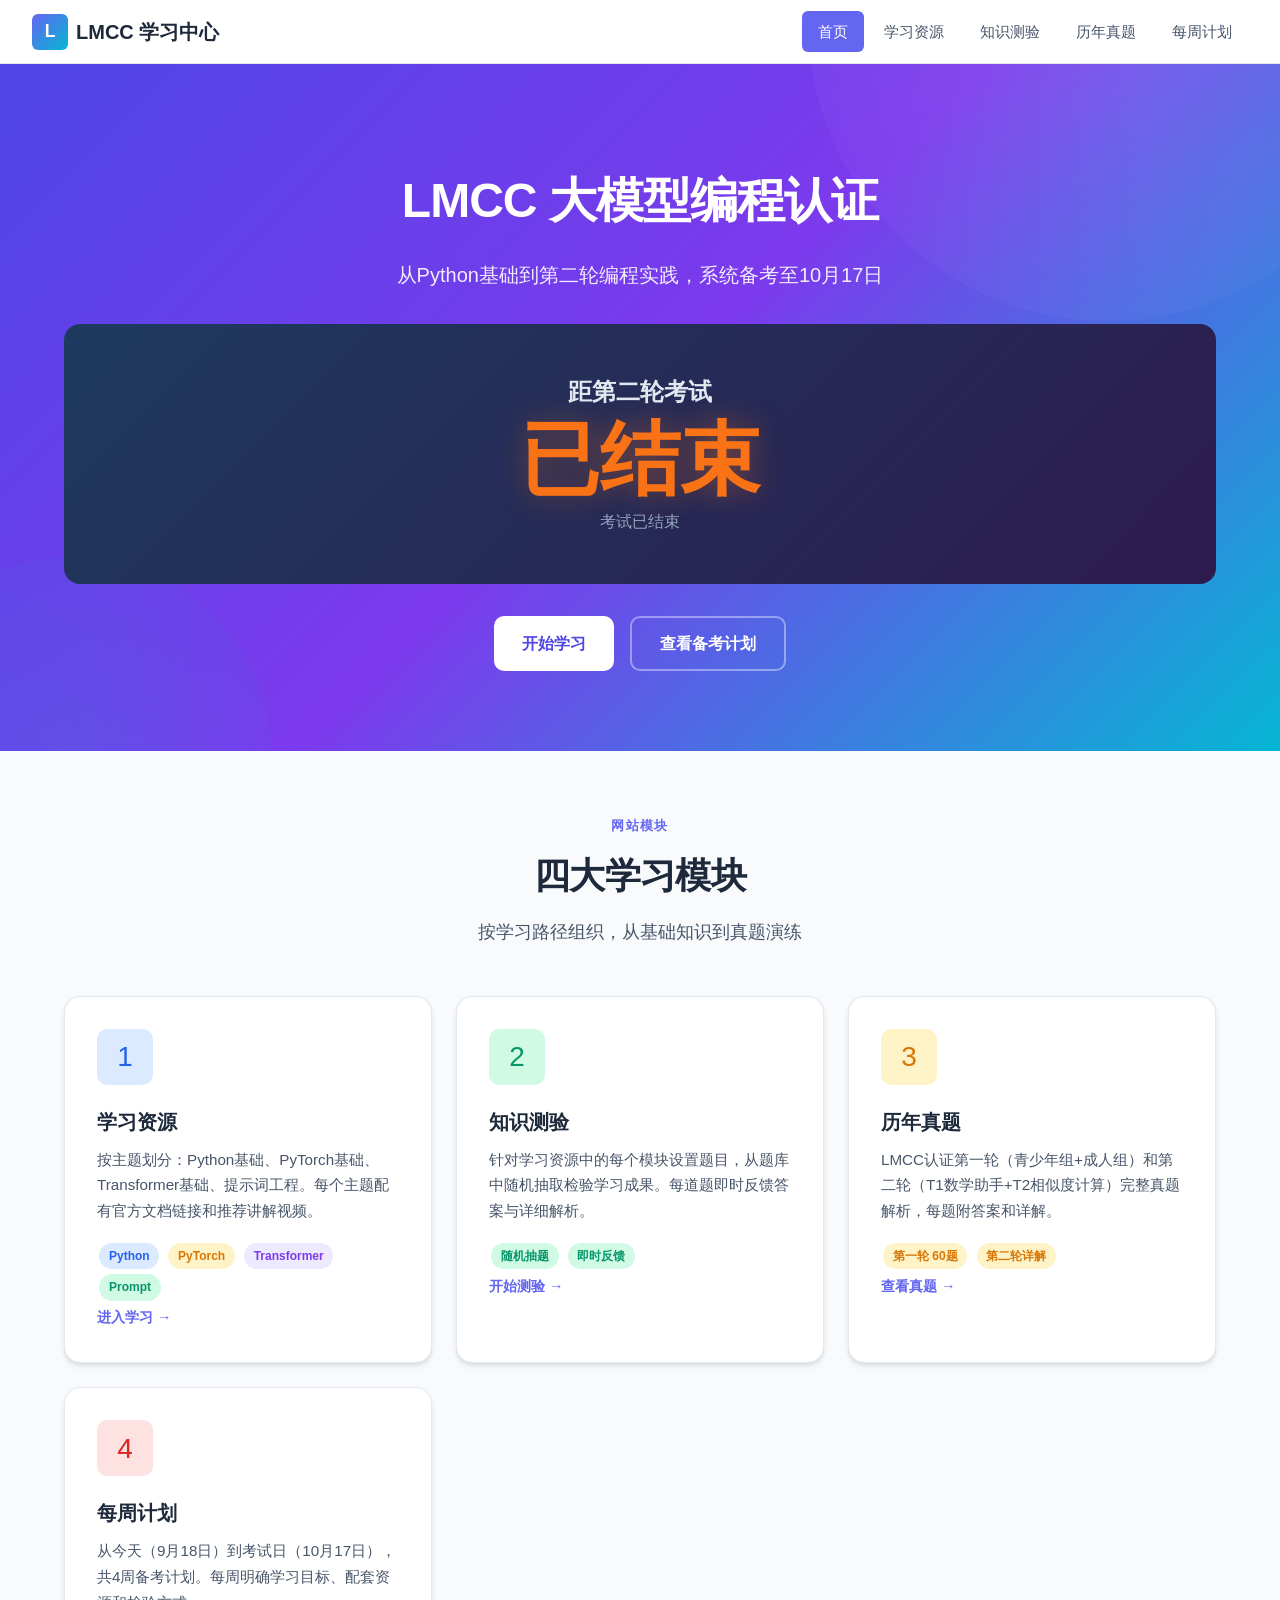
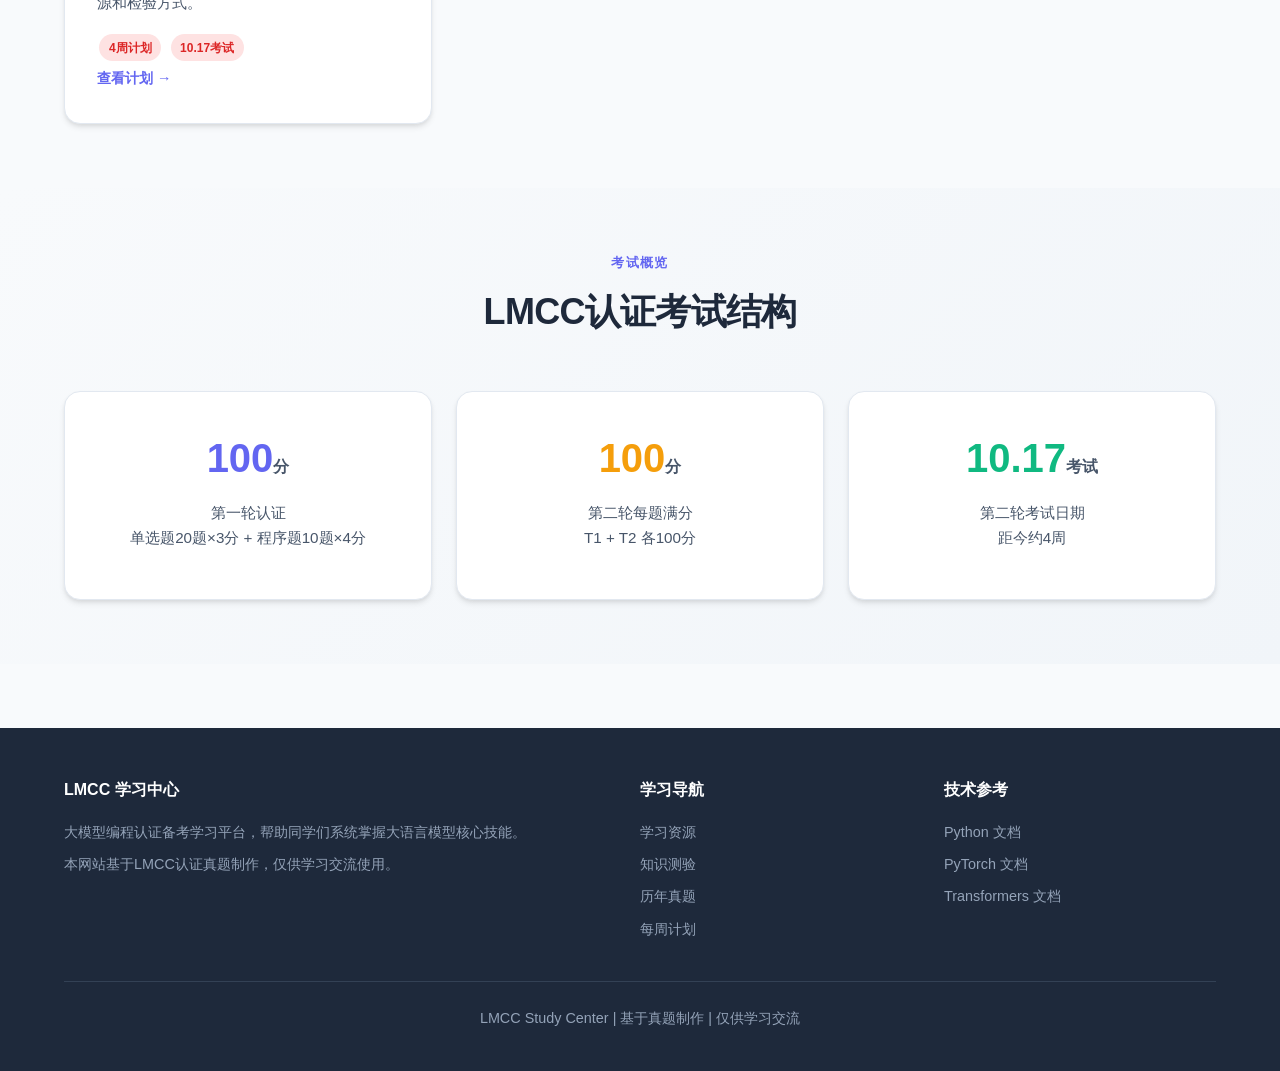
==== commit d7a581c5: "首页优化: 倒计时放大居中、四大模块、第一轮合并、去除技术栈" ====
--- a/index.html
+++ b/index.html
@@ -5,7 +5,34 @@
   <meta name="viewport" content="width=device-width, initial-scale=1.0">
   <title>LMCC 大模型编程认证 - 学习中心</title>
   <meta name="description" content="LMCC大模型编程认证备考学习网站，从Python基础到第二轮编程实践，系统备考">
-  <link rel="stylesheet" href="css/style.css?v=4">
+  <link rel="stylesheet" href="css/style.css?v=5">
+  <style>
+    .countdown-hero {
+      text-align: center;
+      padding: 3rem 1rem;
+      background: linear-gradient(135deg, #1e3a5f, #2d1b4e);
+      border-radius: 16px;
+      margin: 1rem 0 2rem;
+    }
+    .countdown-hero .countdown-number {
+      font-size: 5rem;
+      font-weight: 900;
+      color: #f97316;
+      line-height: 1;
+      margin: 0.5rem 0;
+      text-shadow: 0 0 30px rgba(249, 115, 22, 0.4);
+    }
+    .countdown-hero .countdown-label {
+      font-size: 1.5rem;
+      color: #e2e8f0;
+      font-weight: 600;
+    }
+    .countdown-hero .countdown-sub {
+      font-size: 1rem;
+      color: #94a3b8;
+      margin-top: 0.5rem;
+    }
+  </style>
 </head>
 <body>
   <!-- Navigation -->
@@ -31,13 +58,14 @@
         <div class="hero-content">
           <h1>LMCC 大模型编程认证</h1>
           <p class="subtitle">从Python基础到第二轮编程实践，系统备考至10月17日</p>
-          <div class="hero-badges">
-            <span class="hero-badge" id="countdown-badge">距考试 0 天</span>
-            <span class="hero-badge">Python</span>
-            <span class="hero-badge">PyTorch</span>
-            <span class="hero-badge">Transformer</span>
-            <span class="hero-badge">提示词工程</span>
-          </div>
+
+          <!-- Countdown -->
+          <div class="countdown-hero">
+            <div class="countdown-label">距第二轮考试</div>
+            <div class="countdown-number" id="countdown-number">29</div>
+            <div class="countdown-sub" id="countdown-sub">天 | 2026年10月17日</div>
+          </div>
+
           <div class="hero-cta">
             <a href="resources.html" class="btn btn-primary">开始学习</a>
             <a href="plan.html" class="btn btn-outline">查看备考计划</a>
@@ -46,12 +74,12 @@
       </div>
     </section>
 
-    <!-- Five Modules -->
+    <!-- Four Modules -->
     <section>
       <div class="container">
         <div class="section-header">
           <div class="eyebrow">网站模块</div>
-          <h2>五大学习模块</h2>
+          <h2>四大学习模块</h2>
           <p>按学习路径组织，从基础知识到真题演练</p>
         </div>
         <div class="cards-grid">
@@ -99,17 +127,6 @@
               <span class="tag red">10.17考试</span>
             </div>
             <a href="plan.html" class="card-link">查看计划</a>
-          </div>
-
-          <div class="card">
-            <div class="card-icon cyan">5</div>
-            <h3>首页导航</h3>
-            <p>网站总览，快速了解备考路径和各模块内容。提供考试结构说明和技术栈参考。</p>
-            <div>
-              <span class="tag cyan">总览</span>
-              <span class="tag cyan">导航</span>
-            </div>
-            <a href="#exam-structure" class="card-link">考试说明</a>
           </div>
         </div>
       </div>
@@ -124,12 +141,8 @@
         </div>
         <div class="cards-grid">
           <div class="card text-center">
-            <h3 style="font-size: 2.5rem; color: var(--primary); margin-bottom: 0.5rem;">60<span style="font-size: 1rem; color: var(--text-secondary);">分</span></h3>
-            <p>第一轮单选题<br>20题 × 3分</p>
-          </div>
-          <div class="card text-center">
-            <h3 style="font-size: 2.5rem; color: var(--secondary); margin-bottom: 0.5rem;">40<span style="font-size: 1rem; color: var(--text-secondary);">分</span></h3>
-            <p>第一轮程序题<br>10题 × 4分</p>
+            <h3 style="font-size: 2.5rem; color: var(--primary); margin-bottom: 0.5rem;">100<span style="font-size: 1rem; color: var(--text-secondary);">分</span></h3>
+            <p>第一轮认证<br>单选题20题×3分 + 程序题10题×4分</p>
           </div>
           <div class="card text-center">
             <h3 style="font-size: 2.5rem; color: var(--accent); margin-bottom: 0.5rem;">100<span style="font-size: 1rem; color: var(--text-secondary);">分</span></h3>
@@ -138,62 +151,6 @@
           <div class="card text-center">
             <h3 style="font-size: 2.5rem; color: var(--success); margin-bottom: 0.5rem;">10.17<span style="font-size: 1rem; color: var(--text-secondary);">考试</span></h3>
             <p>第二轮考试日期<br>距今约4周</p>
-          </div>
-        </div>
-
-        <div class="info-box info mt-4">
-          <span class="icon">i</span>
-          <div class="content">
-            <strong>同学们已通过第一轮认证</strong>
-            <p>当前备考重点在第二轮编程实践：T1 小小数学助手（System Prompt + 模型推理）和 T2 多样性数据生成与相似度计算（Embedding + 余弦相似度 + 数据集生成）。</p>
-          </div>
-        </div>
-      </div>
-    </section>
-
-    <!-- Tech Stack -->
-    <section style="background: #1e293b; color: white;">
-      <div class="container">
-        <div class="section-header">
-          <div class="eyebrow" style="color: var(--primary-light);">技术栈</div>
-          <h2 style="color: white;">你需要掌握的工具</h2>
-        </div>
-        <div class="cards-grid">
-          <div class="card" style="background: #334155; border-color: #475569;">
-            <div class="card-icon orange">Py</div>
-            <h3 style="color: white;">Python</h3>
-            <p style="color: #94a3b8;">编程语言基础。重点：数据类型、函数、类、文件操作、JSON处理、正则表达式。</p>
-            <div>
-              <span class="tag orange">基础语法</span>
-              <span class="tag orange">文件操作</span>
-            </div>
-          </div>
-          <div class="card" style="background: #334155; border-color: #475569;">
-            <div class="card-icon blue">PT</div>
-            <h3 style="color: white;">PyTorch</h3>
-            <p style="color: #94a3b8;">深度学习框架。重点：Tensor操作、model加载与推理、torch.no_grad、F.normalize。</p>
-            <div>
-              <span class="tag blue">Tensor</span>
-              <span class="tag blue">generate</span>
-            </div>
-          </div>
-          <div class="card" style="background: #334155; border-color: #475569;">
-            <div class="card-icon purple">TF</div>
-            <h3 style="color: white;">Transformers</h3>
-            <p style="color: #94a3b8;">Hugging Face库。重点：AutoTokenizer、AutoModel、apply_chat_template、模型推理。</p>
-            <div>
-              <span class="tag purple">Tokenizer</span>
-              <span class="tag purple">ChatTemplate</span>
-            </div>
-          </div>
-          <div class="card" style="background: #334155; border-color: #475569;">
-            <div class="card-icon green">Qwen</div>
-            <h3 style="color: white;">Qwen3 模型</h3>
-            <p style="color: #94a3b8;">考试使用模型。T1用Qwen3-0.6B（CausalLM），T2用Qwen3-Embedding-0.6B。</p>
-            <div>
-              <span class="tag green">0.6B</span>
-              <span class="tag green">Thinking</span>
-            </div>
           </div>
         </div>
       </div>
@@ -229,21 +186,24 @@
     </div>
   </footer>
 
-  <script src="js/main.js?v=4"></script>
+  <script src="js/main.js?v=5"></script>
   <script>
-    // Countdown to Oct 17
     (function() {
       var examDate = new Date('2026-10-17T00:00:00+08:00');
       var now = new Date();
       var diff = Math.ceil((examDate - now) / (1000 * 60 * 60 * 24));
-      var badge = document.getElementById('countdown-badge');
-      if (badge) {
+      var numEl = document.getElementById('countdown-number');
+      var subEl = document.getElementById('countdown-sub');
+      if (numEl) {
         if (diff > 0) {
-          badge.textContent = '距考试 ' + diff + ' 天';
+          numEl.textContent = diff;
+          if (subEl) subEl.textContent = '天 | 2026年10月17日';
         } else if (diff === 0) {
-          badge.textContent = '今天考试！';
+          numEl.textContent = '今天！';
+          if (subEl) subEl.textContent = '考试日到了，加油！';
         } else {
-          badge.textContent = '考试已结束';
+          numEl.textContent = '已结束';
+          if (subEl) subEl.textContent = '考试已结束';
         }
       }
     })();
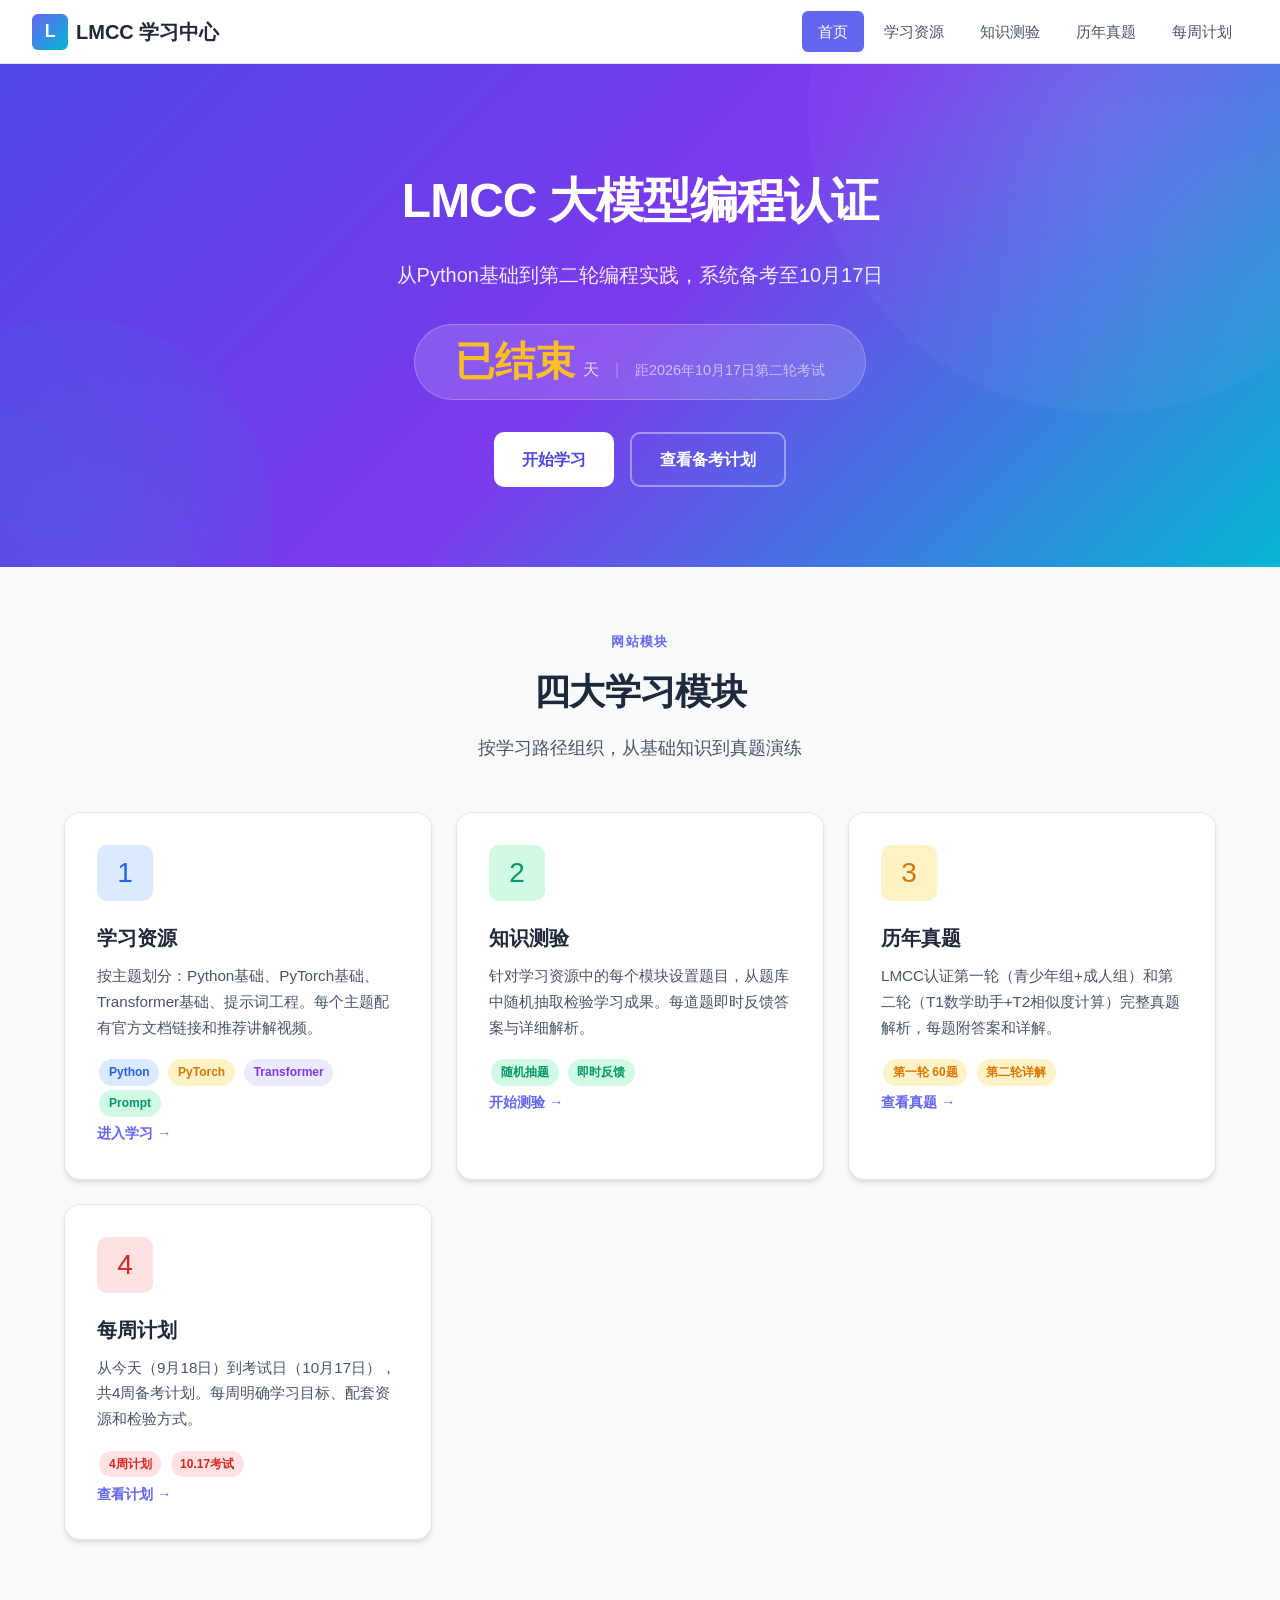
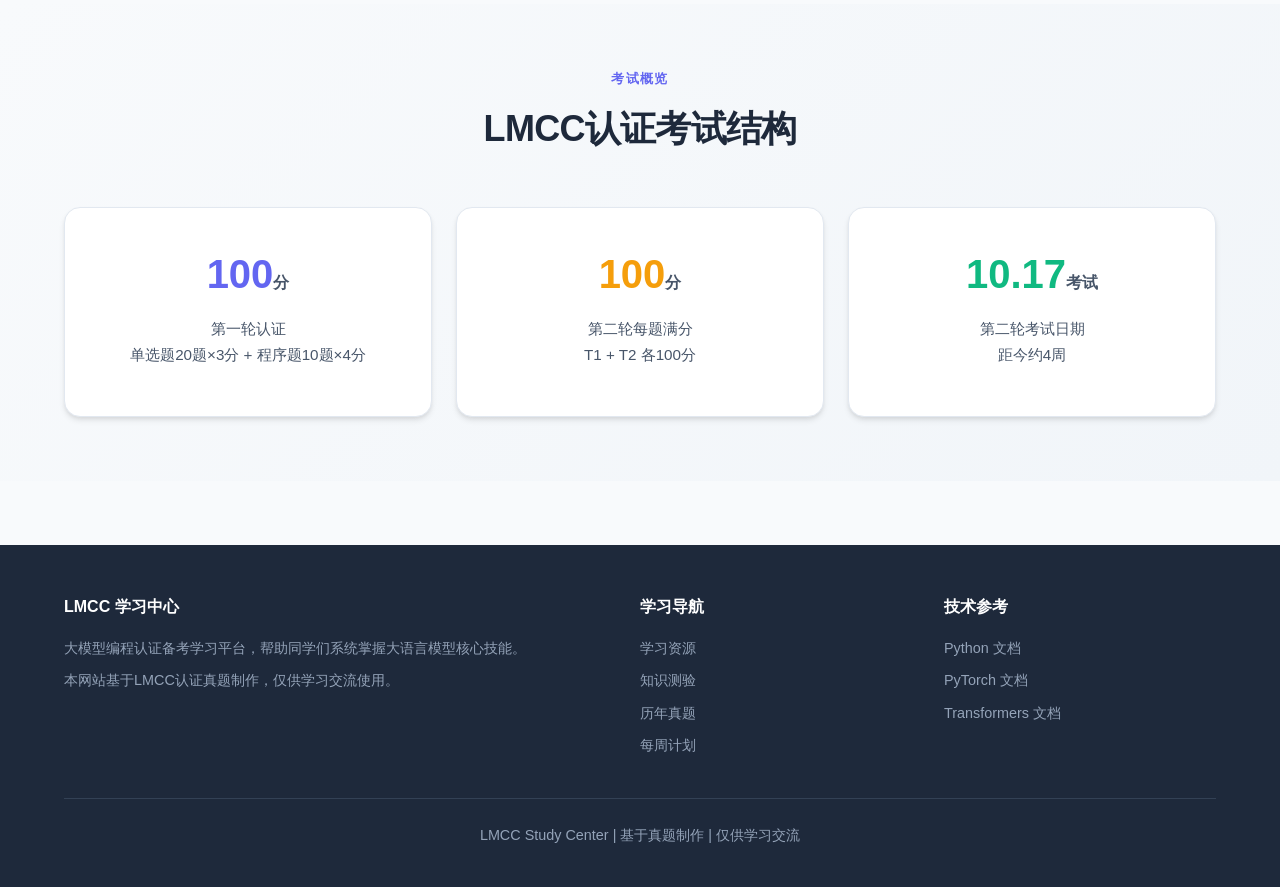
==== commit 4781f267: "UI优化: 倒计时改胶囊样式、Python链接到已有网站、修复视频链接、精简每周计划、测验UI美化" ====
--- a/index.html
+++ b/index.html
@@ -7,30 +7,35 @@
   <meta name="description" content="LMCC大模型编程认证备考学习网站，从Python基础到第二轮编程实践，系统备考">
   <link rel="stylesheet" href="css/style.css?v=5">
   <style>
-    .countdown-hero {
-      text-align: center;
-      padding: 3rem 1rem;
-      background: linear-gradient(135deg, #1e3a5f, #2d1b4e);
-      border-radius: 16px;
-      margin: 1rem 0 2rem;
-    }
-    .countdown-hero .countdown-number {
-      font-size: 5rem;
-      font-weight: 900;
-      color: #f97316;
+    .countdown-banner {
+      display: inline-flex;
+      align-items: baseline;
+      gap: 0.5rem;
+      background: rgba(255,255,255,0.15);
+      backdrop-filter: blur(12px);
+      border: 1px solid rgba(255,255,255,0.25);
+      padding: 1rem 2.5rem;
+      border-radius: 999px;
+      margin-bottom: 2rem;
+    }
+    .countdown-banner .cd-num {
+      font-size: 2.5rem;
+      font-weight: 800;
+      color: #fbbf24;
       line-height: 1;
-      margin: 0.5rem 0;
-      text-shadow: 0 0 30px rgba(249, 115, 22, 0.4);
-    }
-    .countdown-hero .countdown-label {
-      font-size: 1.5rem;
-      color: #e2e8f0;
-      font-weight: 600;
-    }
-    .countdown-hero .countdown-sub {
+    }
+    .countdown-banner .cd-unit {
       font-size: 1rem;
-      color: #94a3b8;
-      margin-top: 0.5rem;
+      color: rgba(255,255,255,0.8);
+      font-weight: 500;
+    }
+    .countdown-banner .cd-sep {
+      color: rgba(255,255,255,0.3);
+      margin: 0 0.5rem;
+    }
+    .countdown-banner .cd-date {
+      font-size: 0.9rem;
+      color: rgba(255,255,255,0.6);
     }
   </style>
 </head>
@@ -60,10 +65,11 @@
           <p class="subtitle">从Python基础到第二轮编程实践，系统备考至10月17日</p>
 
           <!-- Countdown -->
-          <div class="countdown-hero">
-            <div class="countdown-label">距第二轮考试</div>
-            <div class="countdown-number" id="countdown-number">29</div>
-            <div class="countdown-sub" id="countdown-sub">天 | 2026年10月17日</div>
+          <div class="countdown-banner">
+            <span class="cd-num" id="countdown-number">29</span>
+            <span class="cd-unit">天</span>
+            <span class="cd-sep">|</span>
+            <span class="cd-date">距2026年10月17日第二轮考试</span>
           </div>
 
           <div class="hero-cta">
--- a/css/style.css
+++ b/css/style.css
@@ -614,59 +614,219 @@
 .roadmap-content p { margin: 0; font-size: 0.9rem; color: var(--text-secondary); }
 
 /* ===== Quiz Page ===== */
-.quiz-container {
-  max-width: 800px;
-  margin: 0 auto;
-}
+.quiz-card {
+  cursor: pointer;
+  text-align: left;
+  position: relative;
+  overflow: hidden;
+}
+.quiz-card::before {
+  content: '';
+  position: absolute;
+  top: 0; left: 0; right: 0;
+  height: 4px;
+  background: var(--gradient-primary);
+  opacity: 0;
+  transition: opacity 0.3s;
+}
+.quiz-card:hover::before { opacity: 1; }
+.quiz-card .btn { margin-top: 1rem; }
+
 .quiz-header {
   display: flex;
   justify-content: space-between;
   align-items: center;
-  margin-bottom: 1.5rem;
+  margin-bottom: 1rem;
   flex-wrap: wrap;
   gap: 1rem;
+  background: var(--bg-card);
+  padding: 1rem 1.5rem;
+  border-radius: var(--radius-lg);
+  box-shadow: var(--shadow-md);
+  border: 1px solid var(--border-color);
+}
+.quiz-progress {
+  display: flex;
+  flex-direction: column;
+  gap: 0.25rem;
+}
+.quiz-progress .quiz-title {
+  font-weight: 700;
+  font-size: 1.1rem;
+  color: var(--text-primary);
+}
+.quiz-progress .quiz-counter {
+  font-size: 0.85rem;
+  color: var(--text-light);
+}
+.quiz-score-badge {
+  background: var(--gradient-primary);
+  color: white;
+  padding: 0.5rem 1.25rem;
+  border-radius: 999px;
+  font-weight: 700;
+  font-size: 1rem;
 }
 .quiz-progress-bar {
   width: 100%;
-  height: 8px;
+  height: 6px;
   background: var(--border-color);
   border-radius: 999px;
   overflow: hidden;
   margin-bottom: 1.5rem;
 }
-.quiz-progress-fill {
+.progress-fill {
   height: 100%;
   background: var(--gradient-primary);
-  transition: width 0.3s;
+  transition: width 0.4s ease;
   border-radius: 999px;
 }
-.quiz-score {
-  display: flex;
-  gap: 1.5rem;
+.quiz-nav {
+  display: flex;
+  justify-content: space-between;
+  gap: 1rem;
+  margin-top: 1.5rem;
+}
+
+.quiz-question {
+  background: var(--bg-card);
+  border-radius: var(--radius-lg);
+  padding: 2rem;
+  box-shadow: var(--shadow-md);
+  border: 1px solid var(--border-color);
+  margin-bottom: 1rem;
+}
+.quiz-question-text {
+  font-size: 1.1rem;
+  font-weight: 600;
+  line-height: 1.7;
+  color: var(--text-primary);
+  margin-bottom: 1.5rem;
+  white-space: pre-wrap;
+}
+.quiz-options {
+  display: flex;
+  flex-direction: column;
+  gap: 0.75rem;
+}
+.quiz-option {
+  display: flex;
+  align-items: flex-start;
+  gap: 0.75rem;
+  padding: 1rem 1.25rem;
+  border-radius: var(--radius-md);
+  cursor: pointer;
+  transition: all 0.25s;
+  border: 2px solid var(--border-color);
+  background: var(--bg-body);
+  font-size: 0.95rem;
+  line-height: 1.6;
+}
+.quiz-option:hover {
+  border-color: var(--primary-light);
+  background: #eef2ff;
+  transform: translateX(4px);
+}
+.quiz-option .option-letter {
+  display: inline-flex;
+  align-items: center;
+  justify-content: center;
+  width: 32px; height: 32px;
+  background: var(--border-color);
+  color: var(--text-secondary);
+  border-radius: 50%;
+  font-weight: 700;
+  font-size: 0.85rem;
+  flex-shrink: 0;
+  transition: all 0.25s;
+}
+.quiz-option:hover .option-letter {
+  background: var(--primary);
+  color: white;
+}
+.quiz-option .option-text {
+  flex: 1;
+  padding-top: 0.25rem;
+}
+.quiz-option.correct {
+  border-color: #6ee7b7;
+  background: #d1fae5;
+}
+.quiz-option.correct .option-letter {
+  background: var(--success);
+  color: white;
+}
+.quiz-option.correct .option-text { color: #059669; }
+.quiz-option.incorrect {
+  border-color: #fca5a5;
+  background: #fee2e2;
+}
+.quiz-option.incorrect .option-letter {
+  background: var(--danger);
+  color: white;
+}
+.quiz-option.incorrect .option-text { color: #dc2626; }
+
+.quiz-explanation {
+  margin-top: 1.25rem;
+  padding: 1rem 1.25rem;
+  border-radius: var(--radius-md);
   font-size: 0.9rem;
-}
-.quiz-score span { font-weight: 600; }
-.quiz-score .correct-count { color: var(--success); }
-.quiz-score .wrong-count { color: var(--danger); }
-
-.quiz-result {
+  line-height: 1.7;
+}
+.quiz-explanation.correct {
+  background: #ecfdf5;
+  border-left: 4px solid var(--success);
+}
+.quiz-explanation.incorrect {
+  background: #fef2f2;
+  border-left: 4px solid var(--danger);
+}
+
+.quiz-result-header {
   text-align: center;
   padding: 3rem 2rem;
-}
-.quiz-result .score-circle {
-  width: 120px; height: 120px;
-  border-radius: 50%;
-  display: flex; align-items: center; justify-content: center;
-  font-size: 2.5rem; font-weight: 800;
-  margin: 0 auto 1.5rem;
-}
-.quiz-result .score-circle.pass {
-  background: #d1fae5; color: #059669;
-}
-.quiz-result .score-circle.fail {
-  background: #fee2e2; color: #dc2626;
-}
-.quiz-result h2 { margin-bottom: 0.5rem; }
+  background: var(--bg-card);
+  border-radius: var(--radius-lg);
+  box-shadow: var(--shadow-lg);
+  margin-bottom: 2rem;
+}
+.quiz-score-display {
+  font-size: 3rem;
+  font-weight: 800;
+  margin: 1rem 0;
+}
+.quiz-score-display span:first-child {
+  color: var(--primary);
+  font-size: 4rem;
+}
+.quiz-score-display span:last-child {
+  color: var(--text-light);
+}
+.quiz-review-item {
+  background: var(--bg-card);
+  border-radius: var(--radius-md);
+  padding: 1.25rem 1.5rem;
+  margin-bottom: 0.75rem;
+  border-left: 4px solid var(--border-color);
+}
+.quiz-review-item.correct { border-left-color: var(--success); }
+.quiz-review-item.incorrect { border-left-color: var(--danger); }
+.quiz-review-item .review-question {
+  font-weight: 600;
+  margin-bottom: 0.5rem;
+  color: var(--text-primary);
+}
+.quiz-review-item .review-answer {
+  font-size: 0.85rem;
+  color: var(--text-secondary);
+  margin-bottom: 0.5rem;
+}
+.quiz-review-item .review-explanation {
+  font-size: 0.85rem;
+  color: var(--text-secondary);
+  line-height: 1.6;
+}
 
 /* ===== Tabs ===== */
 .tabs {
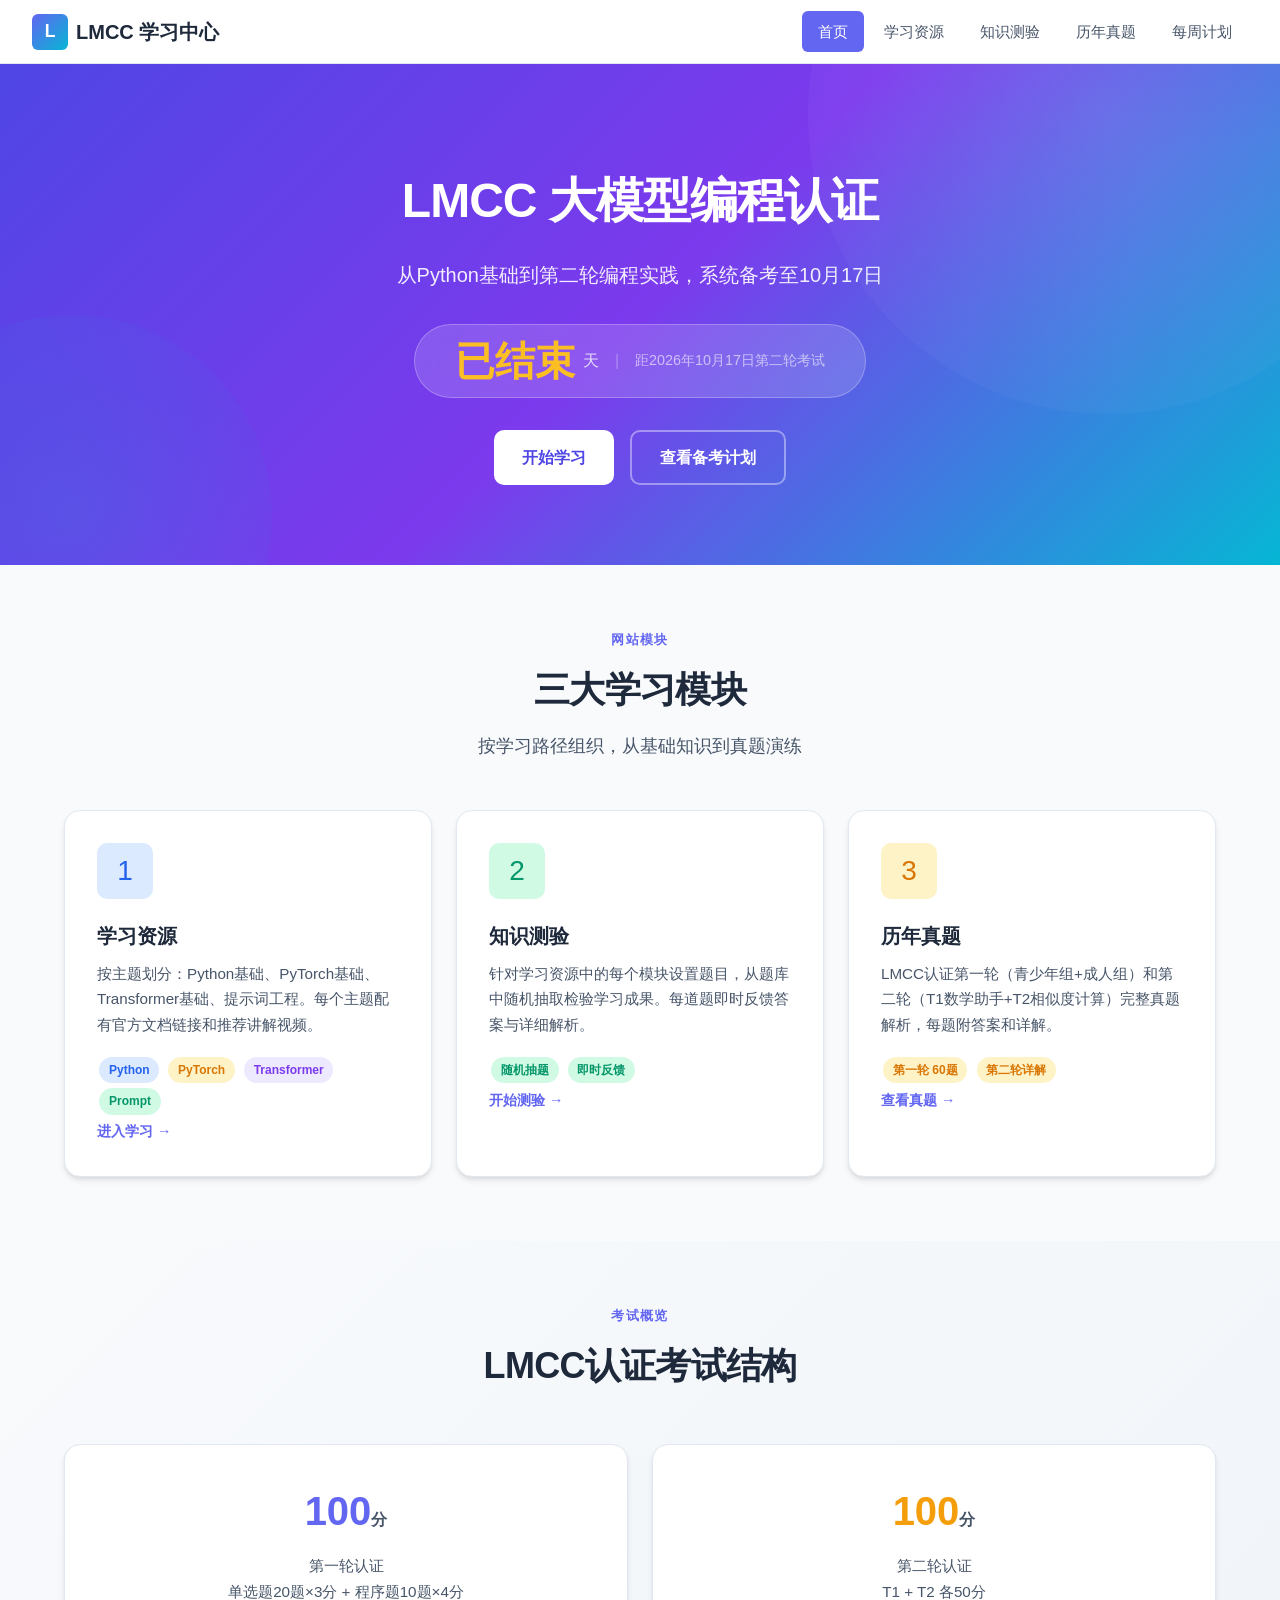
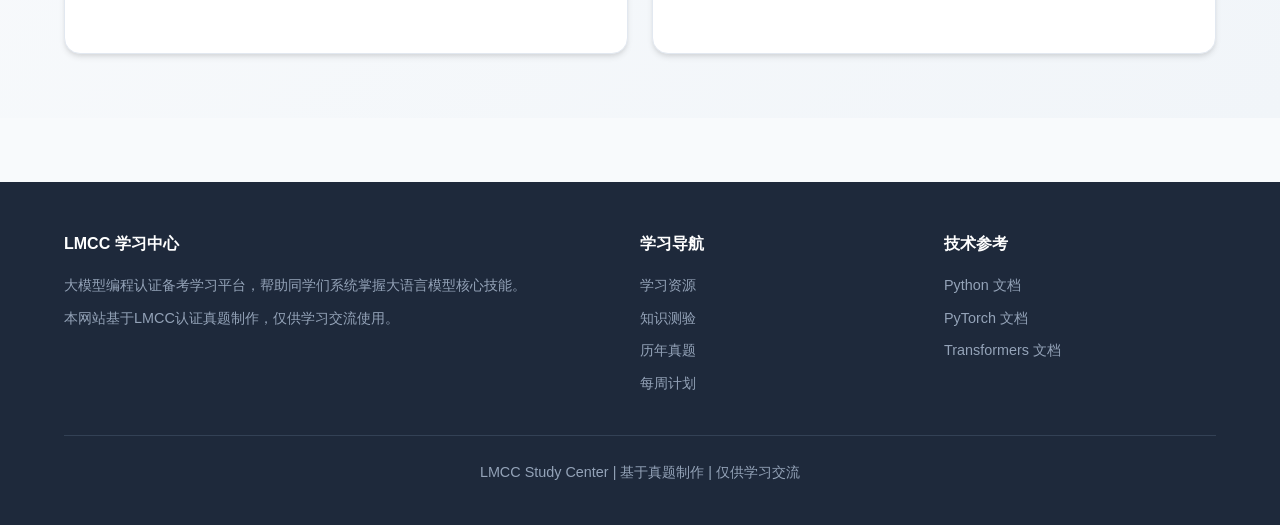
==== commit 0a9a0918: "批量优化: 首页倒计时居中+三大模块+考试概览修正; 学习资源精简; 题库扩充至25题/模块; 历年真题去认证结构; 每周计划只保留表格" ====
--- a/index.html
+++ b/index.html
@@ -9,7 +9,7 @@
   <style>
     .countdown-banner {
       display: inline-flex;
-      align-items: baseline;
+      align-items: center;
       gap: 0.5rem;
       background: rgba(255,255,255,0.15);
       backdrop-filter: blur(12px);
@@ -85,7 +85,7 @@
       <div class="container">
         <div class="section-header">
           <div class="eyebrow">网站模块</div>
-          <h2>四大学习模块</h2>
+          <h2>三大学习模块</h2>
           <p>按学习路径组织，从基础知识到真题演练</p>
         </div>
         <div class="cards-grid">
@@ -123,17 +123,6 @@
             </div>
             <a href="exams.html" class="card-link">查看真题</a>
           </div>
-
-          <div class="card">
-            <div class="card-icon red">4</div>
-            <h3>每周计划</h3>
-            <p>从今天（9月18日）到考试日（10月17日），共4周备考计划。每周明确学习目标、配套资源和检验方式。</p>
-            <div>
-              <span class="tag red">4周计划</span>
-              <span class="tag red">10.17考试</span>
-            </div>
-            <a href="plan.html" class="card-link">查看计划</a>
-          </div>
         </div>
       </div>
     </section>
@@ -152,11 +141,7 @@
           </div>
           <div class="card text-center">
             <h3 style="font-size: 2.5rem; color: var(--accent); margin-bottom: 0.5rem;">100<span style="font-size: 1rem; color: var(--text-secondary);">分</span></h3>
-            <p>第二轮每题满分<br>T1 + T2 各100分</p>
-          </div>
-          <div class="card text-center">
-            <h3 style="font-size: 2.5rem; color: var(--success); margin-bottom: 0.5rem;">10.17<span style="font-size: 1rem; color: var(--text-secondary);">考试</span></h3>
-            <p>第二轮考试日期<br>距今约4周</p>
+            <p>第二轮认证<br>T1 + T2 各50分</p>
           </div>
         </div>
       </div>
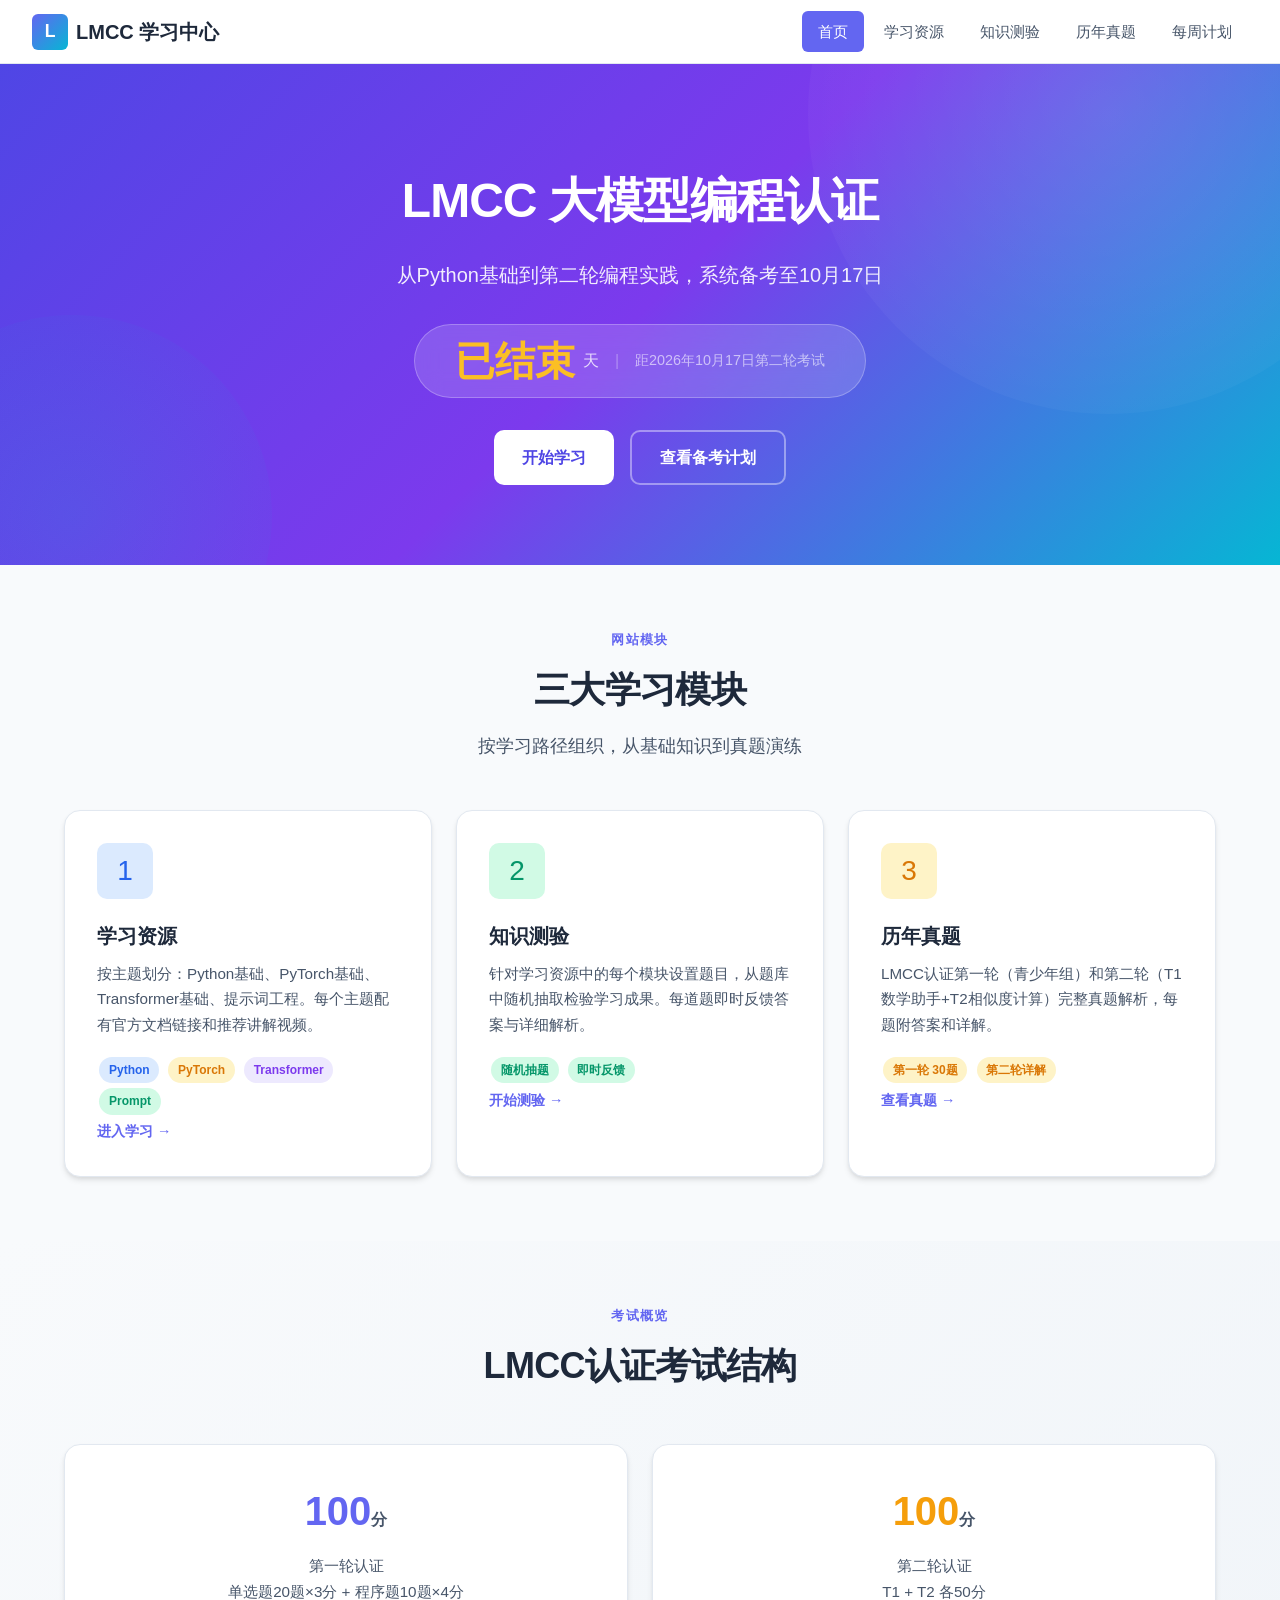
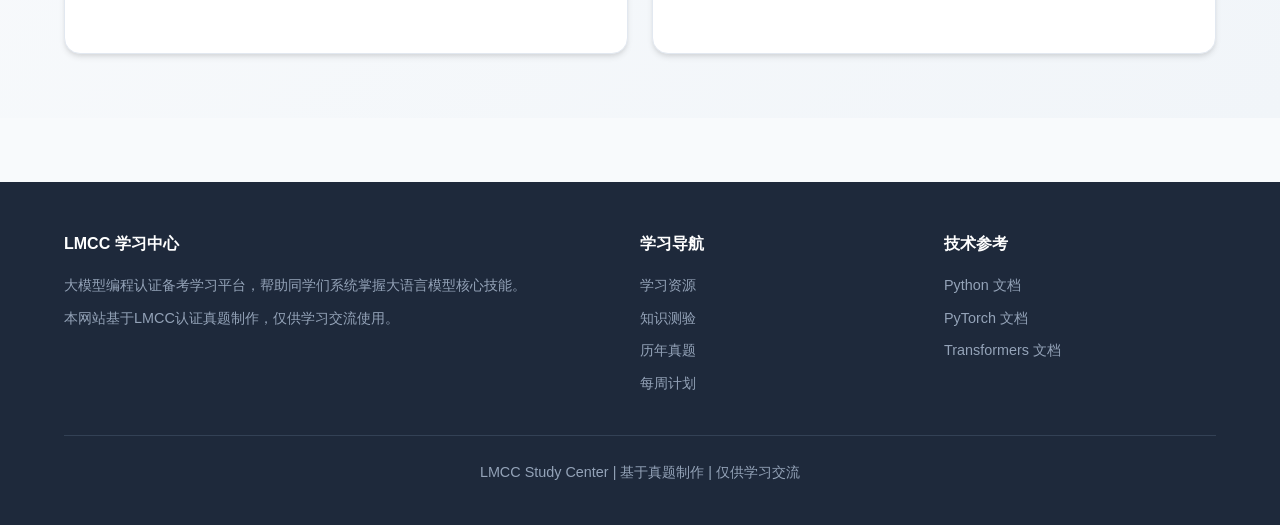
==== commit 2979de00: "去掉成人组只保留青少年组; 第二轮隐藏答案代码只保留题目描述" ====
--- a/index.html
+++ b/index.html
@@ -5,7 +5,7 @@
   <meta name="viewport" content="width=device-width, initial-scale=1.0">
   <title>LMCC 大模型编程认证 - 学习中心</title>
   <meta name="description" content="LMCC大模型编程认证备考学习网站，从Python基础到第二轮编程实践，系统备考">
-  <link rel="stylesheet" href="css/style.css?v=5">
+  <link rel="stylesheet" href="css/style.css?v=8">
   <style>
     .countdown-banner {
       display: inline-flex;
@@ -116,9 +116,9 @@
           <div class="card">
             <div class="card-icon orange">3</div>
             <h3>历年真题</h3>
-            <p>LMCC认证第一轮（青少年组+成人组）和第二轮（T1数学助手+T2相似度计算）完整真题解析，每题附答案和详解。</p>
+            <p>LMCC认证第一轮（青少年组）和第二轮（T1数学助手+T2相似度计算）完整真题解析，每题附答案和详解。</p>
             <div>
-              <span class="tag orange">第一轮 60题</span>
+              <span class="tag orange">第一轮 30题</span>
               <span class="tag orange">第二轮详解</span>
             </div>
             <a href="exams.html" class="card-link">查看真题</a>
@@ -177,7 +177,7 @@
     </div>
   </footer>
 
-  <script src="js/main.js?v=5"></script>
+  <script src="js/main.js?v=8"></script>
   <script>
     (function() {
       var examDate = new Date('2026-10-17T00:00:00+08:00');
@@ -201,3 +201,5 @@
   </script>
 </body>
 </html>
+
+
--- a/css/style.css
+++ b/css/style.css
@@ -242,6 +242,17 @@
   grid-template-columns: repeat(auto-fit, minmax(320px, 1fr));
   gap: 1.5rem;
   margin-top: 2rem;
+}
+.cards-grid-2x2 {
+  grid-template-columns: repeat(2, 1fr) !important;
+  max-width: 700px;
+  margin-left: auto;
+  margin-right: auto;
+}
+@media (max-width: 640px) {
+  .cards-grid-2x2 {
+    grid-template-columns: 1fr !important;
+  }
 }
 .card {
   background: var(--bg-card);
